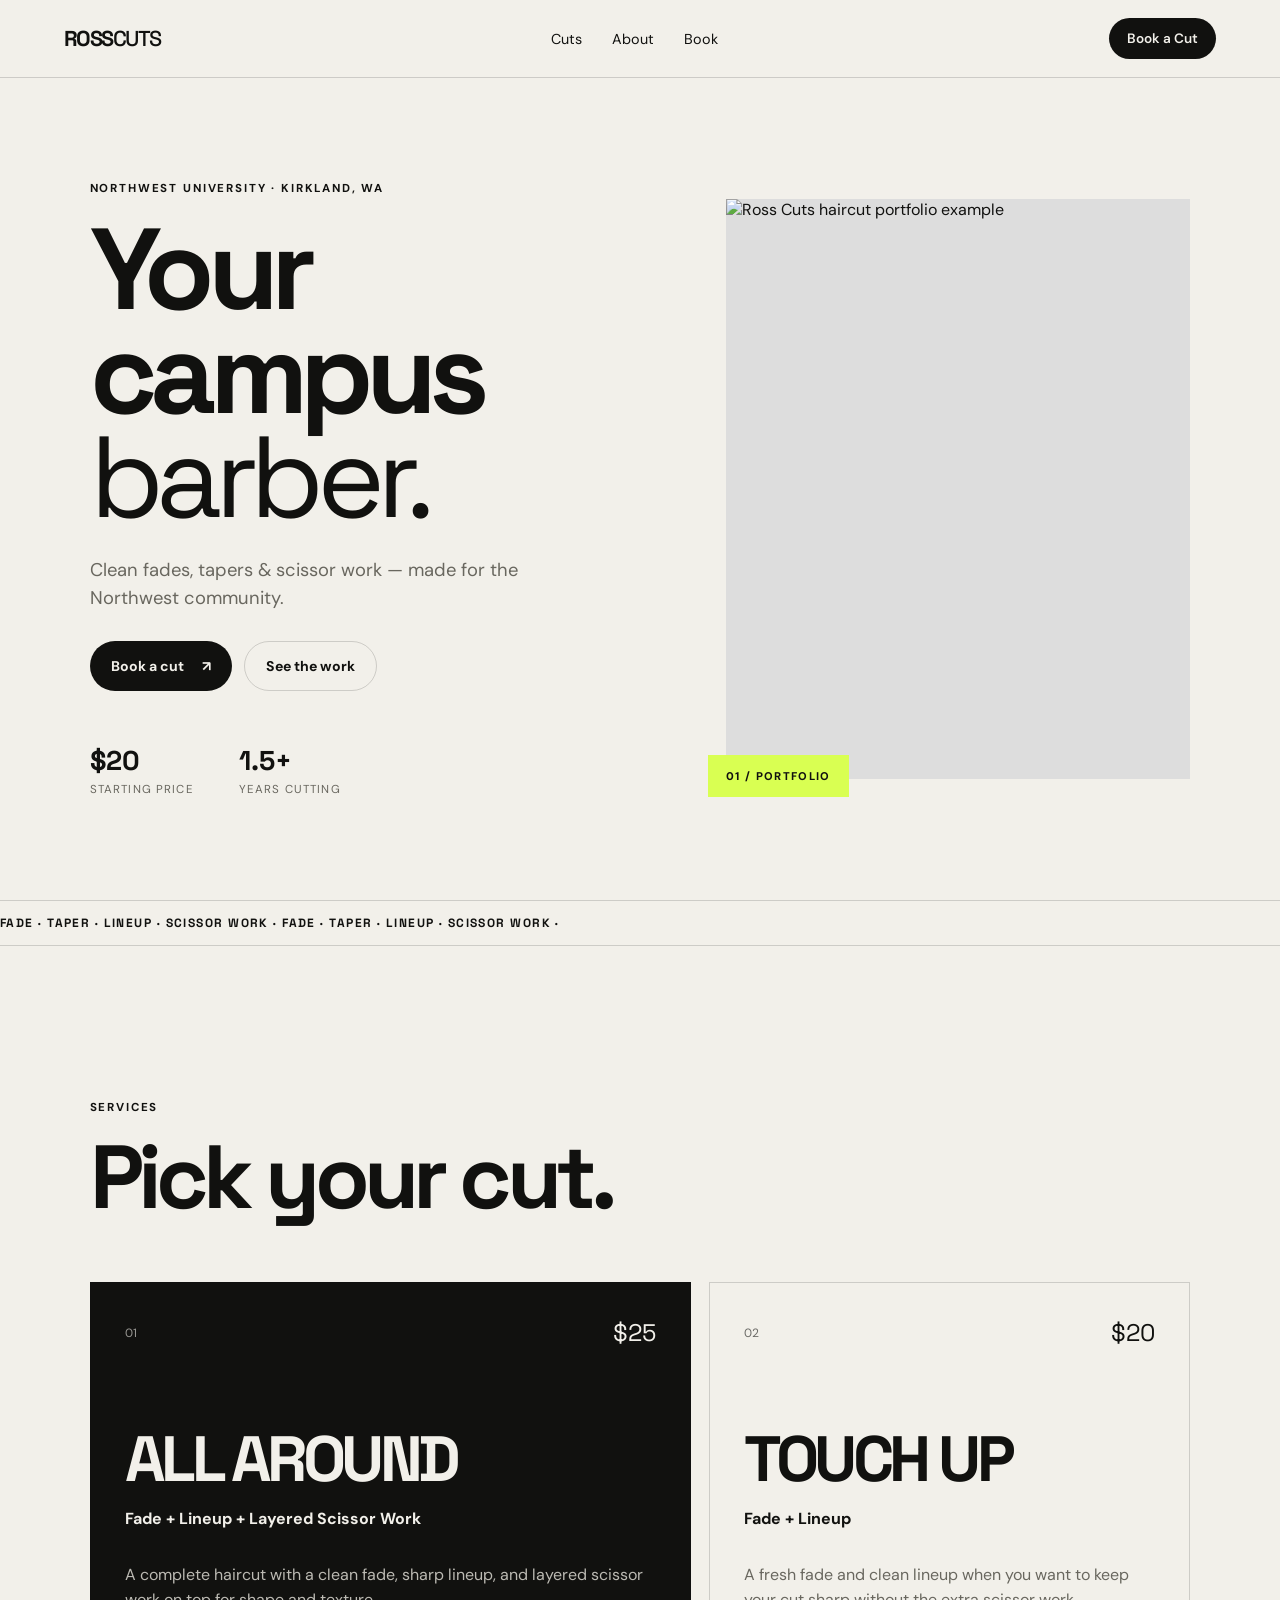
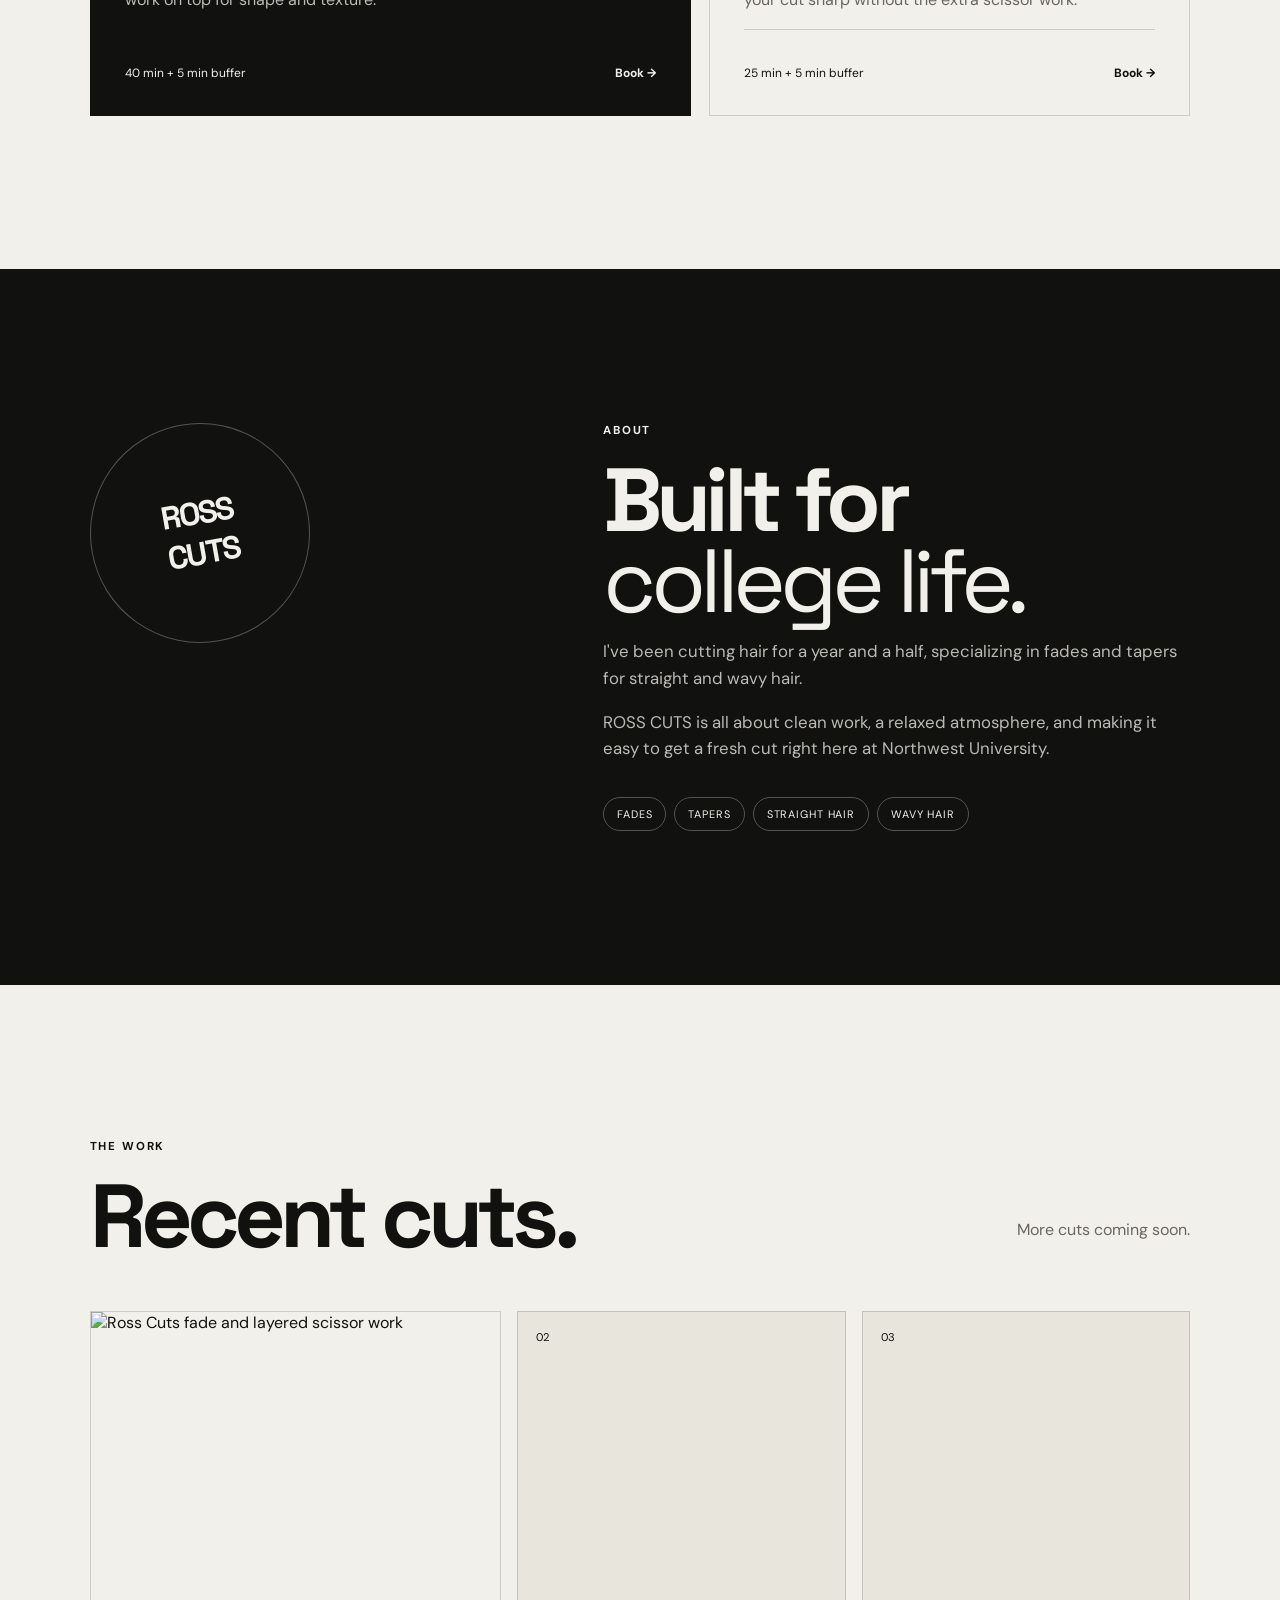
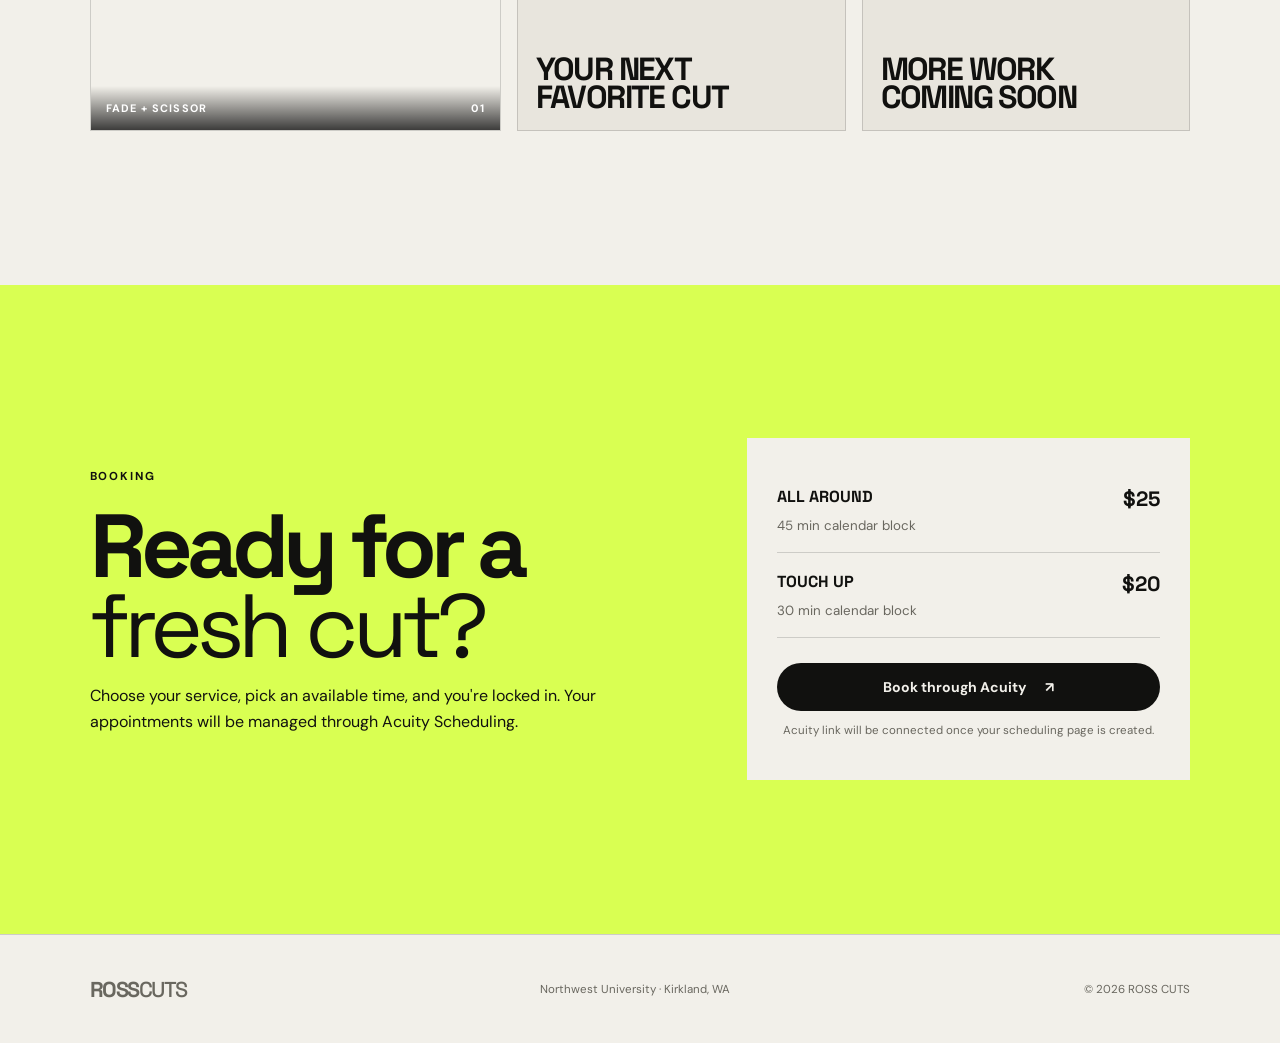
==== index.html @ 8e26b497 "add files" ====
<!DOCTYPE html>
<html lang="en">
<head>
  <meta charset="UTF-8" />
  <meta name="viewport" content="width=device-width, initial-scale=1.0" />
  <title>ROSS CUTS — Northwest University</title>
  <meta name="description" content="ROSS CUTS — clean fades, tapers and layered scissor work at Northwest University." />
  <link rel="preconnect" href="https://fonts.googleapis.com">
  <link rel="preconnect" href="https://fonts.gstatic.com" crossorigin>
  <link href="https://fonts.googleapis.com/css2?family=DM+Sans:wght@400;500;600;700&family=Space+Grotesk:wght@500;600;700&display=swap" rel="stylesheet">
  <link rel="stylesheet" href="styles.css" />
</head>
<body>
  <header class="nav">
    <a class="logo" href="#top">ROSS<span>CUTS</span></a>
    <nav>
      <a href="#cuts">Cuts</a>
      <a href="#about">About</a>
      <a href="#booking">Book</a>
    </nav>
    <a class="nav-book" href="#booking">Book a Cut</a>
  </header>

  <main id="top">
    <section class="hero">
      <div class="hero-copy">
        <p class="eyebrow">NORTHWEST UNIVERSITY · KIRKLAND, WA</p>
        <h1>Your campus<br><em>barber.</em></h1>
        <p class="hero-text">Clean fades, tapers &amp; scissor work — made for the Northwest community.</p>
        <div class="hero-actions">
          <a class="button primary" href="#booking">Book a cut <span>↗</span></a>
          <a class="button ghost" href="#cuts">See the work</a>
        </div>
        <div class="hero-meta">
          <div><strong>$20</strong><span>starting price</span></div>
          <div><strong>1.5+</strong><span>years cutting</span></div>
        </div>
      </div>

      <div class="hero-image-wrap">
        <div class="hero-image">
          <img src="assets/cut-01.png" alt="Ross Cuts haircut portfolio example" />
        </div>
        <div class="image-tag">01 / PORTFOLIO</div>
      </div>
    </section>

    <section class="marquee" aria-label="Ross Cuts services">
      <div>FADE · TAPER · LINEUP · SCISSOR WORK · FADE · TAPER · LINEUP · SCISSOR WORK ·</div>
    </section>

    <section class="services section" id="cuts">
      <div class="section-heading">
        <p class="eyebrow">SERVICES</p>
        <h2>Pick your cut.</h2>
      </div>

      <div class="service-grid">
        <article class="service featured">
          <div class="service-top">
            <span class="service-number">01</span>
            <span class="service-price">$25</span>
          </div>
          <h3>ALL AROUND</h3>
          <p class="service-sub">Fade + Lineup + Layered Scissor Work</p>
          <p>A complete haircut with a clean fade, sharp lineup, and layered scissor work on top for shape and texture.</p>
          <div class="service-bottom">
            <span>40 min + 5 min buffer</span>
            <a href="#booking">Book →</a>
          </div>
        </article>

        <article class="service">
          <div class="service-top">
            <span class="service-number">02</span>
            <span class="service-price">$20</span>
          </div>
          <h3>TOUCH UP</h3>
          <p class="service-sub">Fade + Lineup</p>
          <p>A fresh fade and clean lineup when you want to keep your cut sharp without the extra scissor work.</p>
          <div class="service-bottom">
            <span>25 min + 5 min buffer</span>
            <a href="#booking">Book →</a>
          </div>
        </article>
      </div>
    </section>

    <section class="about section" id="about">
      <div class="about-stamp">ROSS<br>CUTS</div>
      <div class="about-copy">
        <p class="eyebrow">ABOUT</p>
        <h2>Built for<br><em>college life.</em></h2>
        <p>I've been cutting hair for a year and a half, specializing in fades and tapers for straight and wavy hair.</p>
        <p>ROSS CUTS is all about clean work, a relaxed atmosphere, and making it easy to get a fresh cut right here at Northwest University.</p>
        <div class="specialties">
          <span>FADES</span><span>TAPERS</span><span>STRAIGHT HAIR</span><span>WAVY HAIR</span>
        </div>
      </div>
    </section>

    <section class="portfolio section">
      <div class="section-heading portfolio-heading">
        <div>
          <p class="eyebrow">THE WORK</p>
          <h2>Recent cuts.</h2>
        </div>
        <p class="muted">More cuts coming soon.</p>
      </div>
      <div class="portfolio-grid">
        <figure class="portfolio-card tall">
          <img src="assets/cut-01.png" alt="Ross Cuts fade and layered scissor work" />
          <figcaption><span>FADE + SCISSOR</span><span>01</span></figcaption>
        </figure>
        <div class="portfolio-placeholder"><span>02</span><p>YOUR NEXT<br>FAVORITE CUT</p></div>
        <div class="portfolio-placeholder"><span>03</span><p>MORE WORK<br>COMING SOON</p></div>
      </div>
    </section>

    <section class="booking section" id="booking">
      <div class="booking-copy">
        <p class="eyebrow">BOOKING</p>
        <h2>Ready for a<br><em>fresh cut?</em></h2>
        <p>Choose your service, pick an available time, and you're locked in. Your appointments will be managed through Acuity Scheduling.</p>
      </div>
      <div class="booking-card">
        <div class="booking-service"><span>ALL AROUND</span><strong>$25</strong><small>45 min calendar block</small></div>
        <div class="booking-service"><span>TOUCH UP</span><strong>$20</strong><small>30 min calendar block</small></div>
        <a class="button primary full" href="#" id="acuity-link">Book through Acuity <span>↗</span></a>
        <p class="booking-note">Acuity link will be connected once your scheduling page is created.</p>
      </div>
    </section>
  </main>

  <footer>
    <div class="footer-brand">ROSS<span>CUTS</span></div>
    <p>Northwest University · Kirkland, WA</p>
    <p>© 2026 ROSS CUTS</p>
  </footer>
</body>
</html>
---- styles.css ----
* { box-sizing: border-box; }
:root {
  --bg: #f2f0ea;
  --ink: #11110f;
  --muted: #69675f;
  --line: rgba(17,17,15,.16);
  --accent: #d9ff52;
}
html { scroll-behavior: smooth; }
body {
  margin: 0;
  background: var(--bg);
  color: var(--ink);
  font-family: "DM Sans", sans-serif;
}
a { color: inherit; text-decoration: none; }
.nav {
  height: 78px; padding: 0 5vw; display:flex; align-items:center;
  justify-content:space-between; border-bottom:1px solid var(--line);
  position:sticky; top:0; z-index:10; background:rgba(242,240,234,.9); backdrop-filter: blur(14px);
}
.logo, .footer-brand { font-family:"Space Grotesk",sans-serif; font-weight:700; letter-spacing:-.07em; font-size:1.35rem; }
.logo span, .footer-brand span { font-weight:500; }
.nav nav { display:flex; gap:30px; font-size:.9rem; }
.nav nav a:hover { opacity:.55; }
.nav-book { background:var(--ink); color:var(--bg); padding:12px 18px; border-radius:999px; font-weight:600; font-size:.85rem; }
.hero { min-height:calc(100vh - 78px); display:grid; grid-template-columns:1fr .85fr; gap:7vw; align-items:center; padding:8vh 7vw; }
.eyebrow { font-size:.72rem; letter-spacing:.16em; font-weight:700; margin:0 0 22px; }
.hero h1, h2 { font-family:"Space Grotesk",sans-serif; letter-spacing:-.065em; line-height:.9; margin:0; }
.hero h1 { font-size:clamp(4.5rem,9vw,9rem); }
em { font-style:normal; font-weight:400; }
.hero-text { max-width:480px; font-size:1.15rem; line-height:1.5; margin:28px 0; color:var(--muted); }
.hero-actions { display:flex; gap:12px; margin:28px 0 52px; }
.button { display:inline-flex; justify-content:center; align-items:center; gap:18px; padding:15px 21px; border-radius:999px; font-weight:700; font-size:.88rem; }
.primary { background:var(--ink); color:var(--bg); }
.ghost { border:1px solid var(--line); }
.hero-meta { display:flex; gap:45px; }
.hero-meta div { display:flex; flex-direction:column; gap:4px; }
.hero-meta strong { font-family:"Space Grotesk"; font-size:1.7rem; }
.hero-meta span { color:var(--muted); font-size:.72rem; text-transform:uppercase; letter-spacing:.1em; }
.hero-image-wrap { position:relative; }
.hero-image { aspect-ratio:4/5; overflow:hidden; background:#ddd; }
.hero-image img { width:100%; height:100%; object-fit:cover; object-position:center; display:block; filter:saturate(.9); }
.image-tag { position:absolute; bottom:-18px; left:-18px; background:var(--accent); padding:14px 18px; font-size:.7rem; font-weight:800; letter-spacing:.12em; }
.marquee { overflow:hidden; border-top:1px solid var(--line); border-bottom:1px solid var(--line); white-space:nowrap; padding:14px 0; font-family:"Space Grotesk"; font-weight:700; font-size:.75rem; letter-spacing:.12em; }
.marquee div { display:inline-block; animation:scroll 25s linear infinite; }
@keyframes scroll { to { transform:translateX(-30%); } }
.section { padding:12vw 7vw; }
.section-heading h2 { font-size:clamp(3.5rem,7vw,7rem); }
.service-grid { display:grid; grid-template-columns:1.25fr 1fr; gap:18px; margin-top:65px; }
.service { padding:34px; border:1px solid var(--line); min-height:360px; display:flex; flex-direction:column; }
.service.featured { background:var(--ink); color:var(--bg); }
.service-top, .service-bottom { display:flex; justify-content:space-between; align-items:center; }
.service-number { font-size:.75rem; opacity:.6; }
.service-price { font-family:"Space Grotesk"; font-size:1.5rem; }
.service h3 { font-family:"Space Grotesk"; font-size:clamp(2.5rem,5vw,5rem); letter-spacing:-.07em; margin:70px 0 8px; }
.service-sub { font-weight:700; margin:0 0 18px; }
.service > p:not(.service-sub) { color:var(--muted); max-width:520px; line-height:1.55; }
.featured > p:not(.service-sub) { color:#bcbab3; }
.service-bottom { margin-top:auto; padding-top:35px; border-top:1px solid var(--line); font-size:.75rem; }
.service-bottom a { font-weight:700; }
.about { display:grid; grid-template-columns:.7fr 1fr; gap:8vw; background:var(--ink); color:var(--bg); }
.about-stamp { width:220px; height:220px; border:1px solid #55534d; border-radius:50%; display:grid; place-content:center; text-align:center; font-family:"Space Grotesk"; font-size:2rem; font-weight:700; letter-spacing:-.07em; transform:rotate(-10deg); }
.about h2 { font-size:clamp(4rem,7vw,7rem); }
.about-copy > p:not(.eyebrow) { max-width:600px; line-height:1.6; color:#bcbab3; font-size:1.05rem; }
.specialties { display:flex; flex-wrap:wrap; gap:8px; margin-top:35px; }
.specialties span { border:1px solid #55534d; border-radius:999px; padding:9px 13px; font-size:.68rem; letter-spacing:.08em; }
.portfolio-heading { display:flex; justify-content:space-between; align-items:end; }
.muted { color:var(--muted); }
.portfolio-grid { display:grid; grid-template-columns:1.25fr 1fr 1fr; gap:16px; margin-top:55px; }
.portfolio-card, .portfolio-placeholder { margin:0; border:1px solid var(--line); min-height:420px; }
.portfolio-card { position:relative; overflow:hidden; }
.portfolio-card img { width:100%; height:100%; object-fit:cover; display:block; }
.portfolio-card figcaption { position:absolute; bottom:0; left:0; right:0; padding:15px; display:flex; justify-content:space-between; background:linear-gradient(transparent,rgba(0,0,0,.75)); color:white; font-size:.68rem; letter-spacing:.1em; font-weight:700; }
.portfolio-placeholder { display:flex; flex-direction:column; justify-content:space-between; padding:18px; background:#e8e5dd; }
.portfolio-placeholder span { font-size:.7rem; }
.portfolio-placeholder p { font-family:"Space Grotesk"; font-weight:700; font-size:2rem; line-height:.9; letter-spacing:-.05em; margin:0; }
.booking { background:var(--accent); display:grid; grid-template-columns:1fr .8fr; gap:8vw; align-items:center; }
.booking h2 { font-size:clamp(4rem,7vw,7rem); }
.booking-copy > p:not(.eyebrow) { max-width:560px; line-height:1.6; }
.booking-card { background:var(--bg); padding:30px; }
.booking-service { display:grid; grid-template-columns:1fr auto; padding:18px 0; border-bottom:1px solid var(--line); }
.booking-service span { font-family:"Space Grotesk"; font-weight:700; }
.booking-service strong { font-family:"Space Grotesk"; font-size:1.3rem; }
.booking-service small { grid-column:1/-1; color:var(--muted); margin-top:5px; }
.full { width:100%; margin-top:25px; }
.booking-note { color:var(--muted); text-align:center; font-size:.72rem; line-height:1.4; }
footer { padding:35px 7vw; display:flex; justify-content:space-between; gap:20px; align-items:center; border-top:1px solid var(--line); font-size:.72rem; color:var(--muted); }
@media (max-width: 800px) {
  .nav { padding:0 5vw; }
  .nav nav { display:none; }
  .hero { grid-template-columns:1fr; padding-top:12vh; }
  .hero h1 { font-size:clamp(4rem,18vw,7rem); }
  .hero-image-wrap { max-width:600px; width:100%; margin:auto; }
  .service-grid, .about, .booking, .portfolio-grid { grid-template-columns:1fr; }
  .about-stamp { width:150px; height:150px; font-size:1.4rem; }
  .portfolio-placeholder { min-height:260px; }
  footer { flex-direction:column; align-items:flex-start; }
}
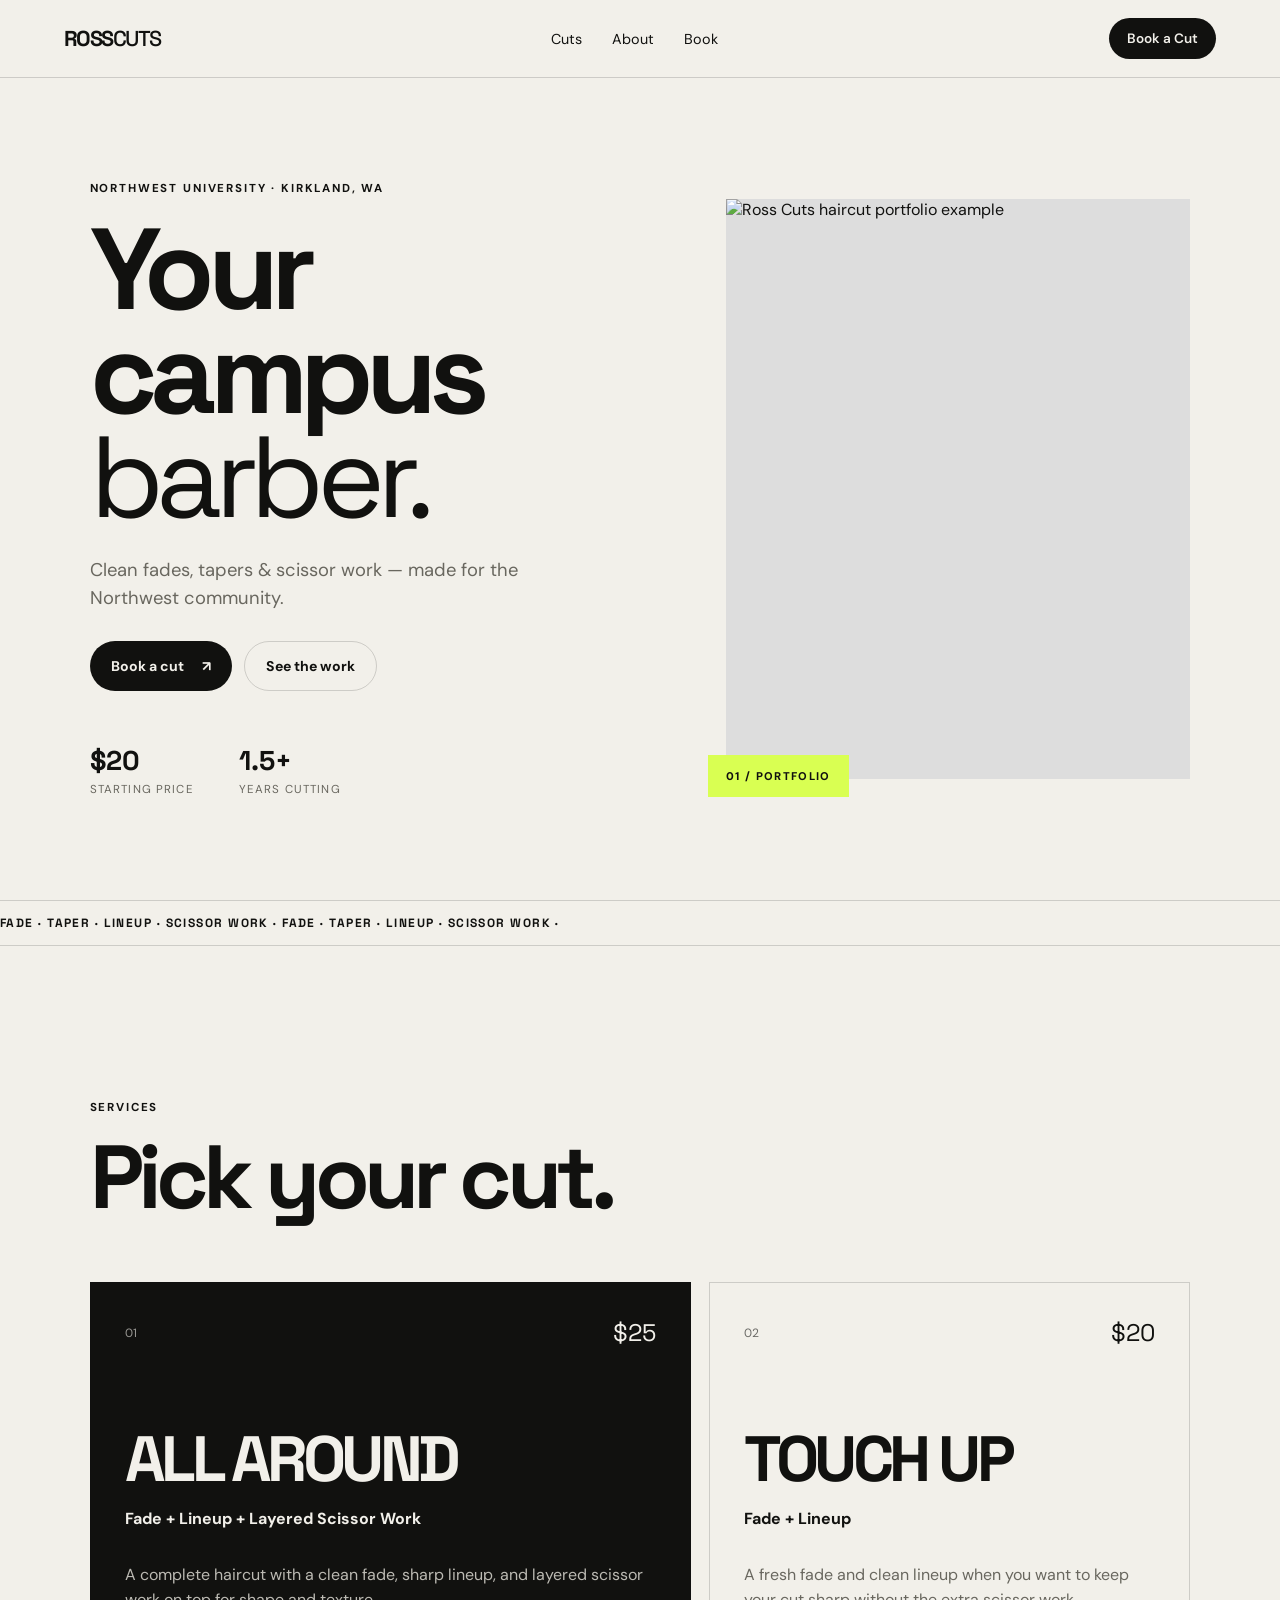
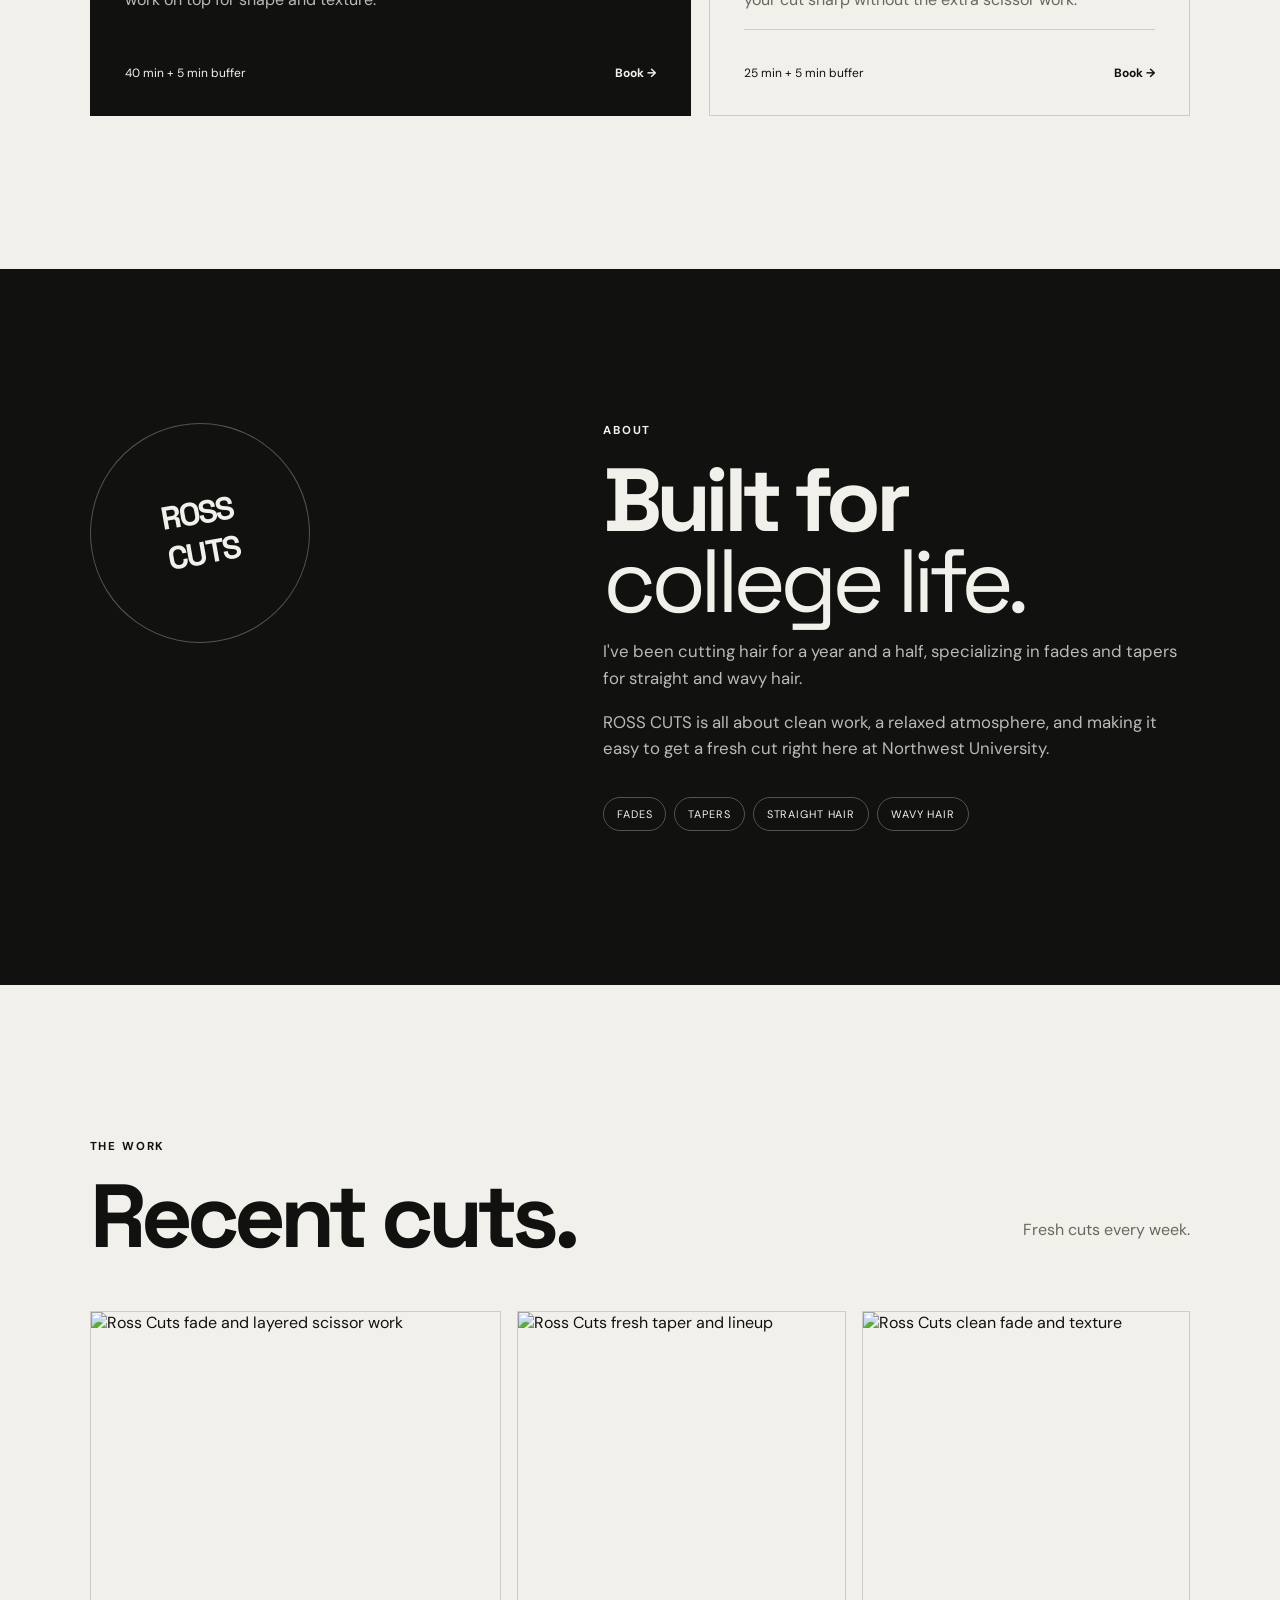
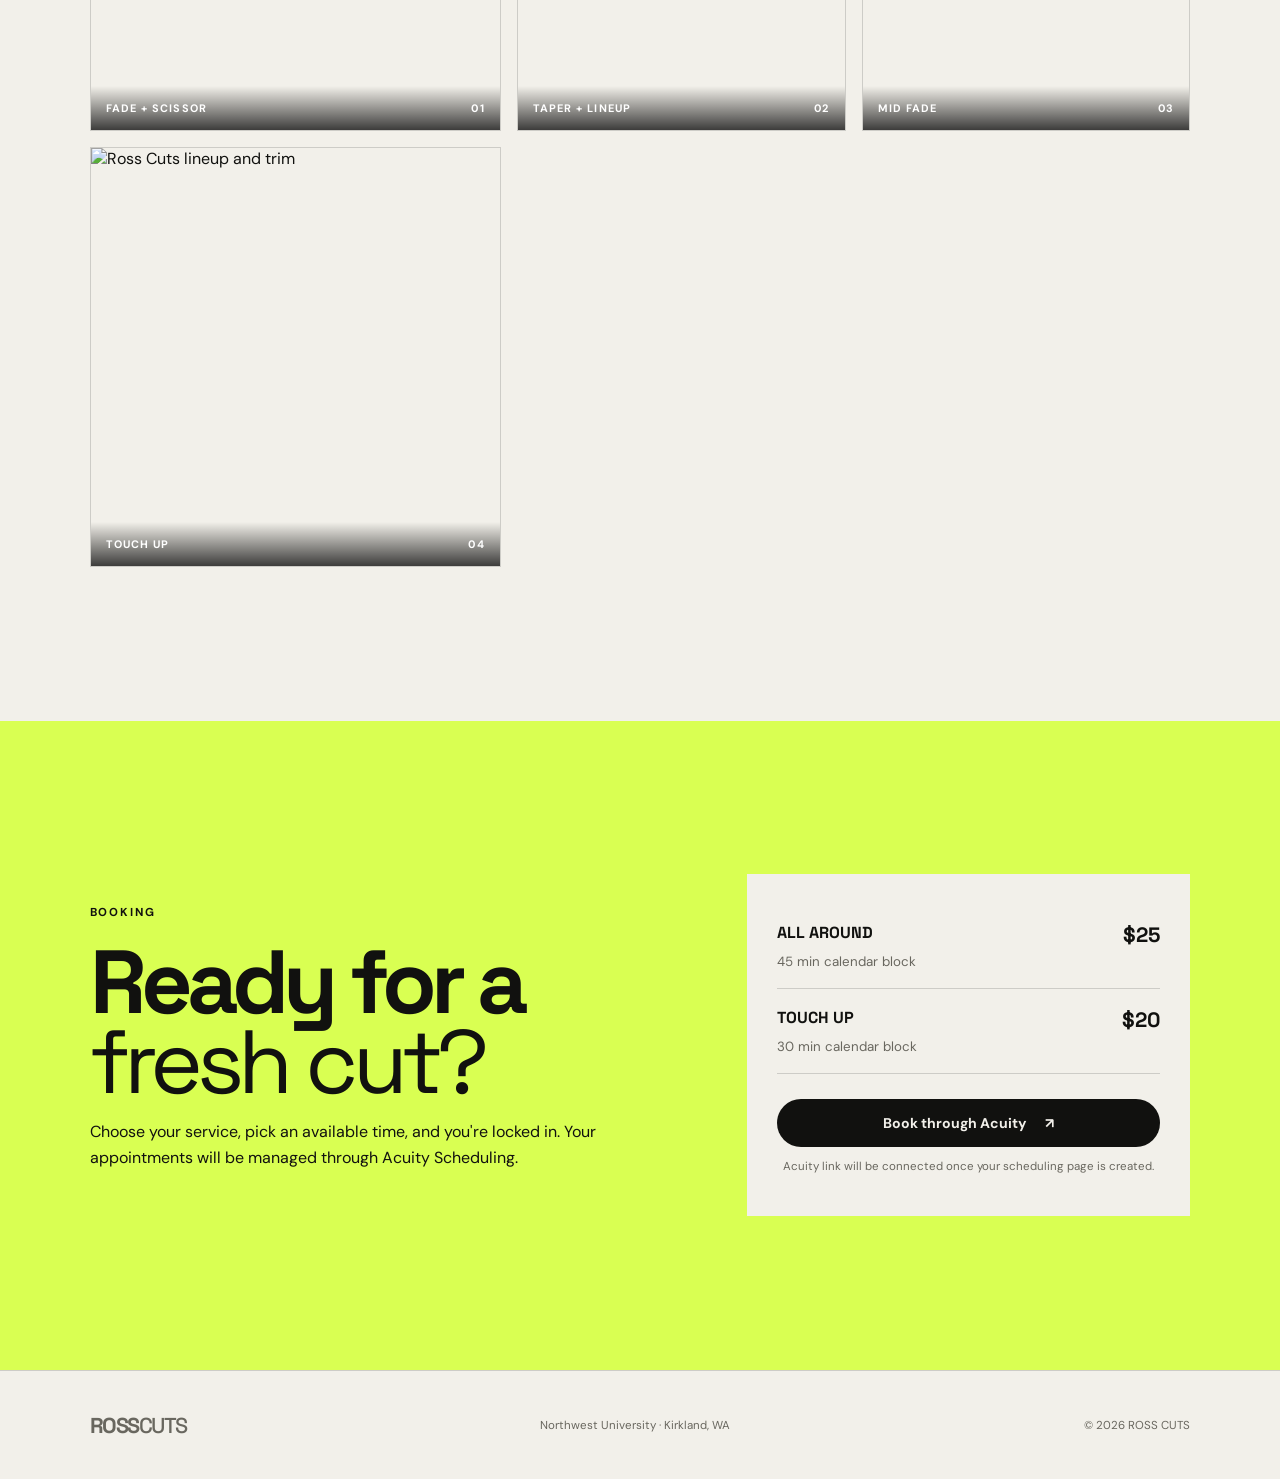
==== commit 682969bb: "Revise portfolio layout and update cut descriptions Updated portfolio section with new cut images an" ====
--- a/index.html
+++ b/index.html
@@ -105,15 +105,25 @@
           <p class="eyebrow">THE WORK</p>
           <h2>Recent cuts.</h2>
         </div>
-        <p class="muted">More cuts coming soon.</p>
+        <p class="muted">Fresh cuts every week.</p>
       </div>
       <div class="portfolio-grid">
-        <figure class="portfolio-card tall">
+        <figure class="portfolio-card">
           <img src="assets/cut-01.png" alt="Ross Cuts fade and layered scissor work" />
           <figcaption><span>FADE + SCISSOR</span><span>01</span></figcaption>
         </figure>
-        <div class="portfolio-placeholder"><span>02</span><p>YOUR NEXT<br>FAVORITE CUT</p></div>
-        <div class="portfolio-placeholder"><span>03</span><p>MORE WORK<br>COMING SOON</p></div>
+        <figure class="portfolio-card">
+          <img src="assets/cut-02.png" alt="Ross Cuts fresh taper and lineup" />
+          <figcaption><span>TAPER + LINEUP</span><span>02</span></figcaption>
+        </figure>
+        <figure class="portfolio-card">
+          <img src="assets/cut-03.png" alt="Ross Cuts clean fade and texture" />
+          <figcaption><span>MID FADE</span><span>03</span></figcaption>
+        </figure>
+        <figure class="portfolio-card">
+          <img src="assets/cut-04.png" alt="Ross Cuts lineup and trim" />
+          <figcaption><span>TOUCH UP</span><span>04</span></figcaption>
+        </figure>
       </div>
     </section>
 
@@ -139,3 +149,4 @@
   </footer>
 </body>
 </html>
+    
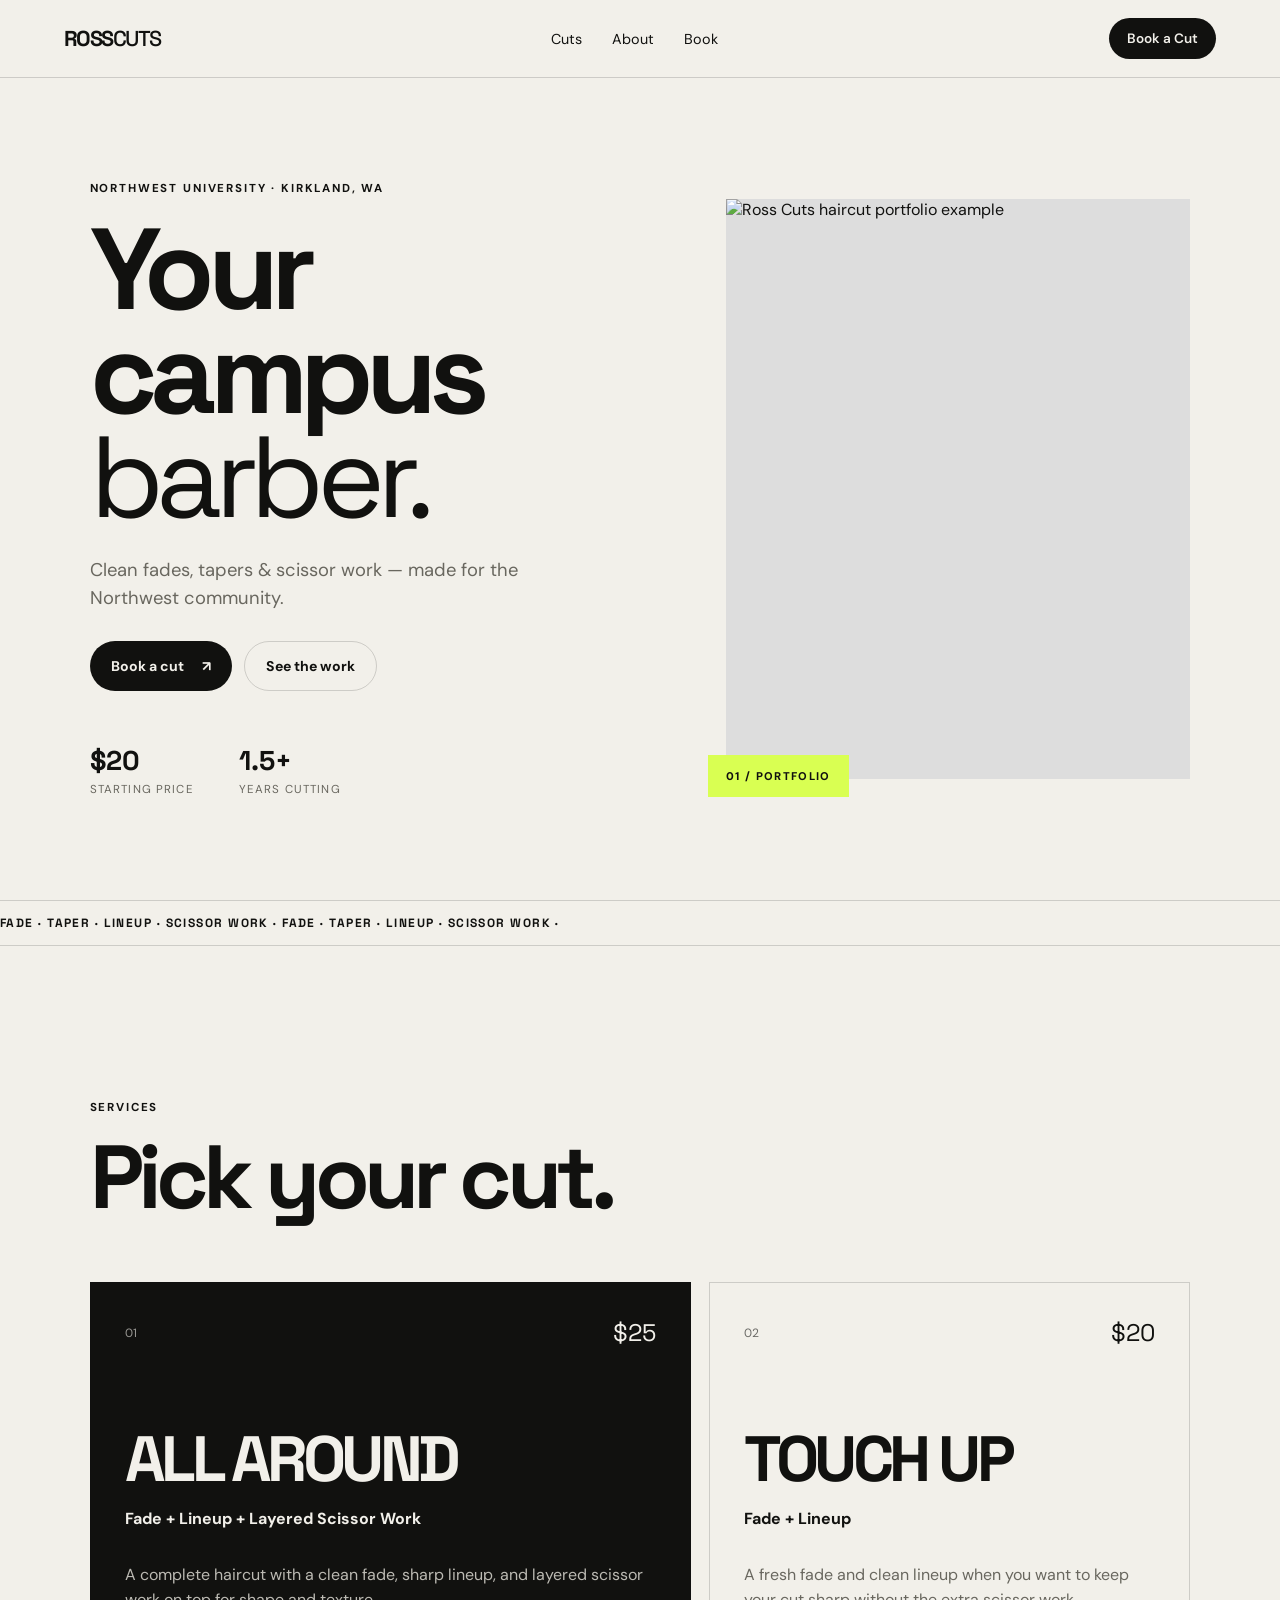
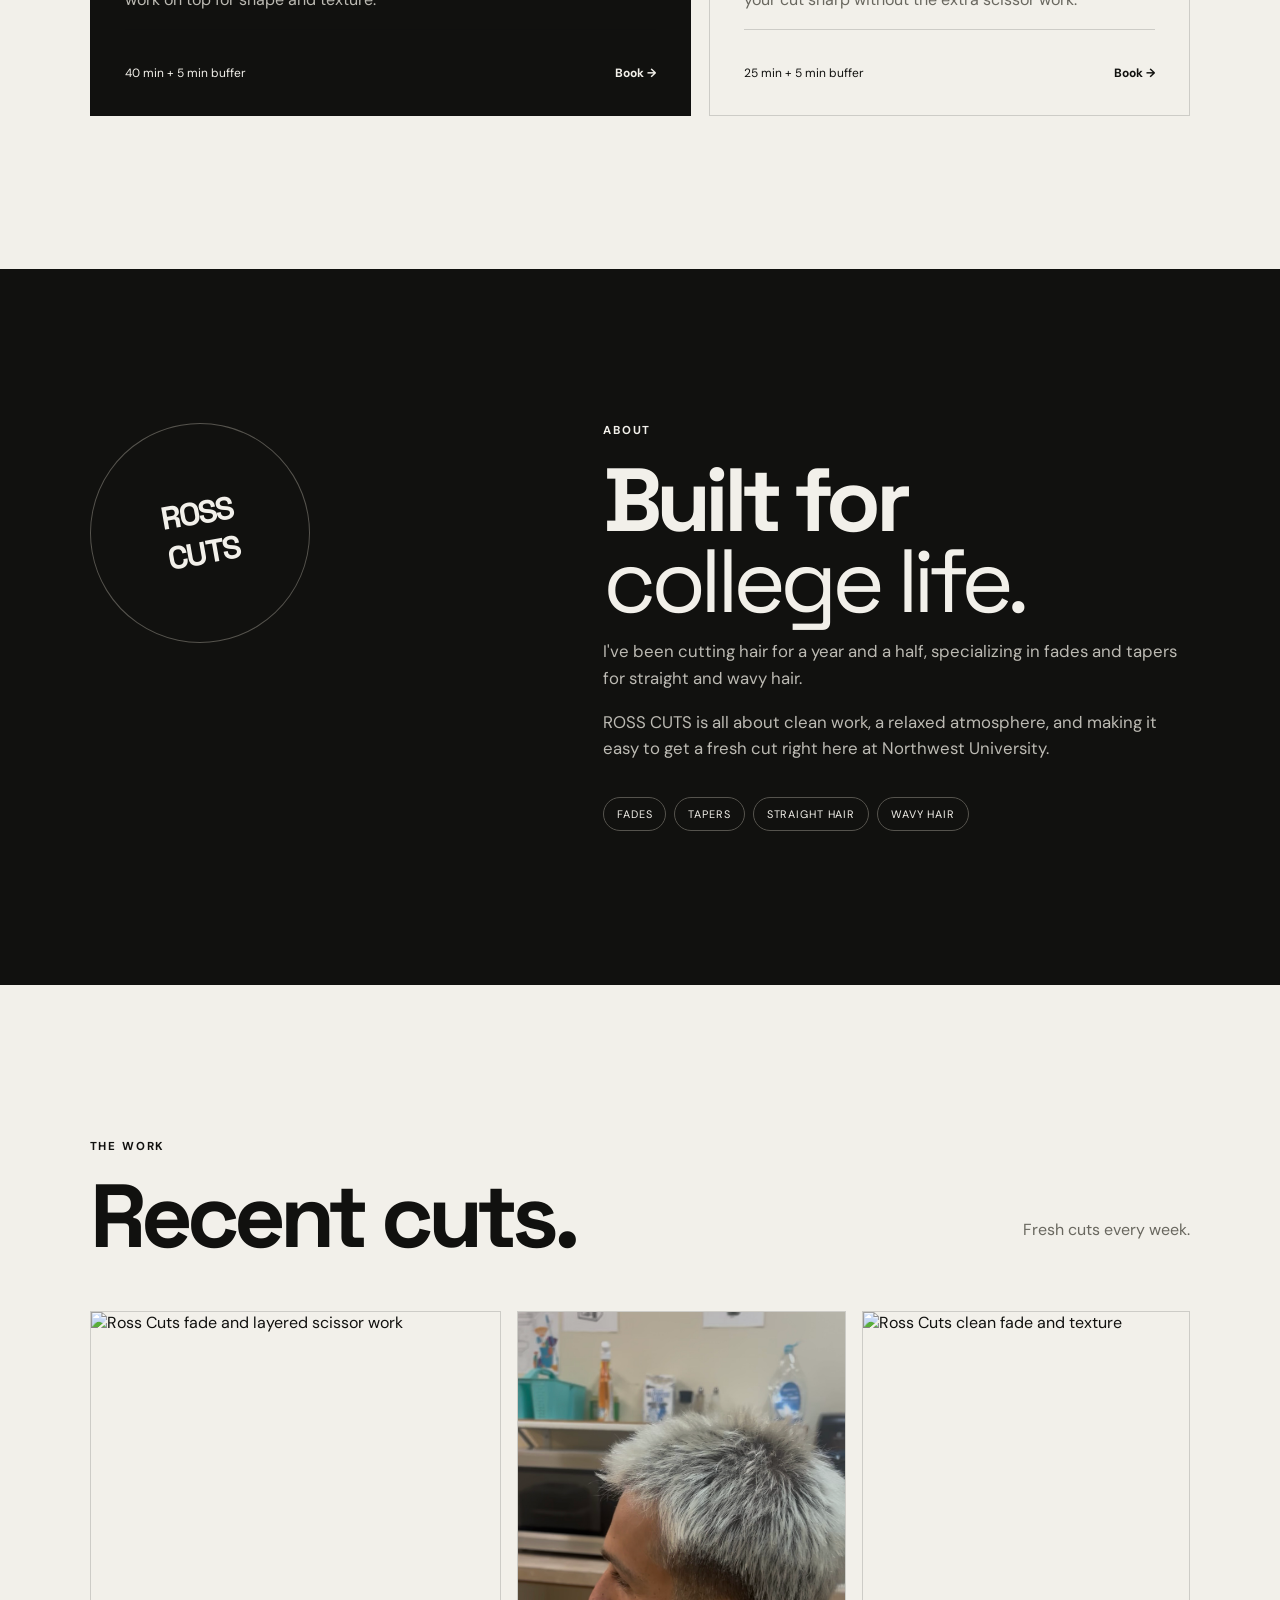
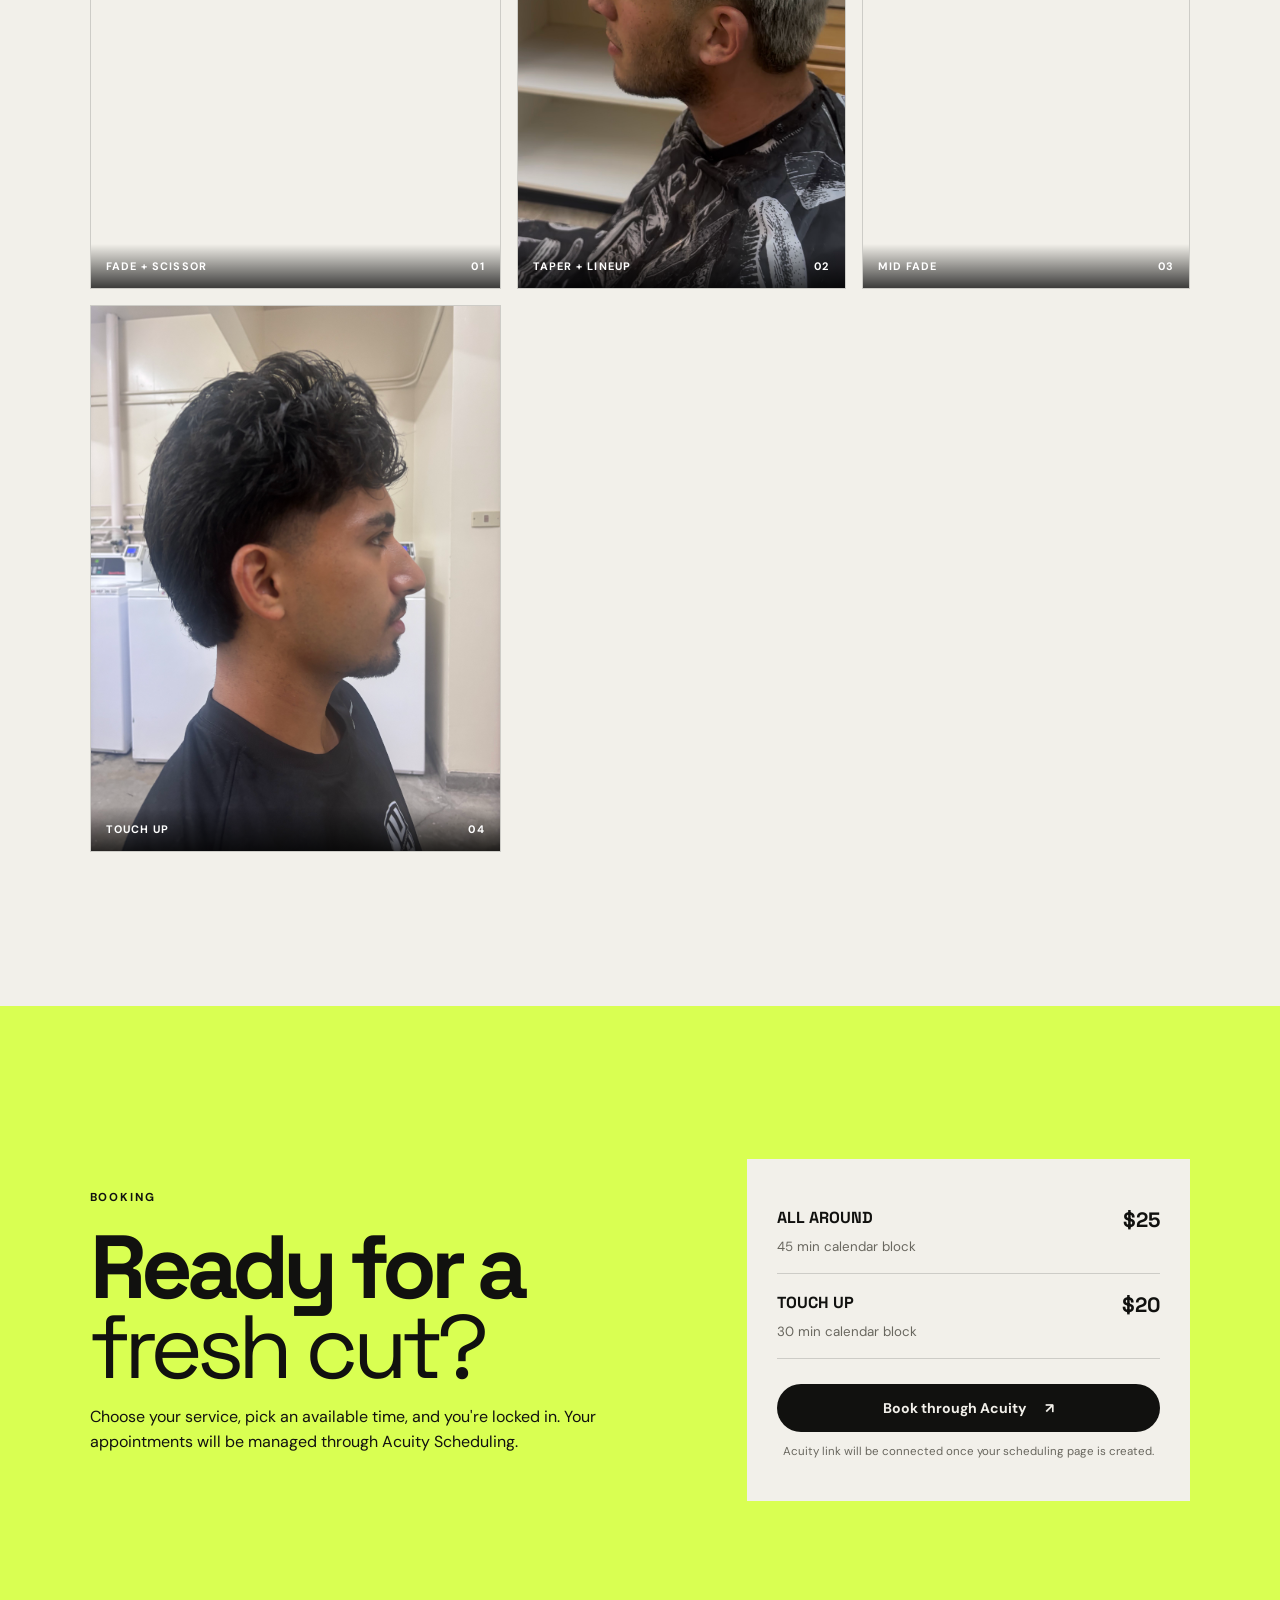
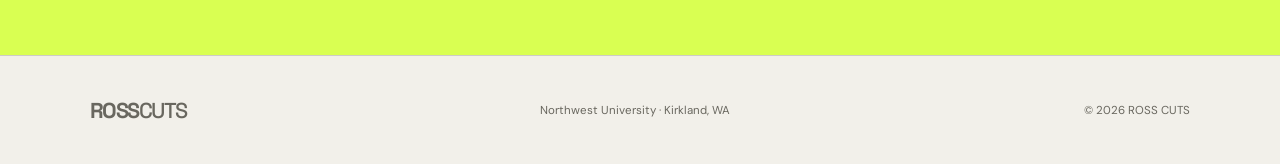
==== commit 0ef5e4e3: "Update booking link to external appointment system" ====
--- a/index.html
+++ b/index.html
@@ -18,9 +18,8 @@
       <a href="#about">About</a>
       <a href="#booking">Book</a>
     </nav>
-    <a class="nav-book" href="#booking">Book a Cut</a>
+    <a class="nav-book" href="https://app.squareup.com/appointments/book/qto6w35kz082at/LQ8X80SD5CNK8/start target="_blank" rel="noopener noreferrer">Book a Cut</a>  
   </header>
-
   <main id="top">
     <section class="hero">
       <div class="hero-copy">
@@ -28,8 +27,7 @@
         <h1>Your campus<br><em>barber.</em></h1>
         <p class="hero-text">Clean fades, tapers &amp; scissor work — made for the Northwest community.</p>
         <div class="hero-actions">
-          <a class="button primary" href="#booking">Book a cut <span>↗</span></a>
-          <a class="button ghost" href="#cuts">See the work</a>
+        <a class="button primary" href="https://app.squareup.com/appointments/book/qto6w35kz082at/LQ8X80SD5CNK8/start target="_blank" rel="noopener noreferrer">Book a cut <span>↗</span></a>          <a class="button ghost" href="#cuts">See the work</a>
         </div>
         <div class="hero-meta">
           <div><strong>$20</strong><span>starting price</span></div>
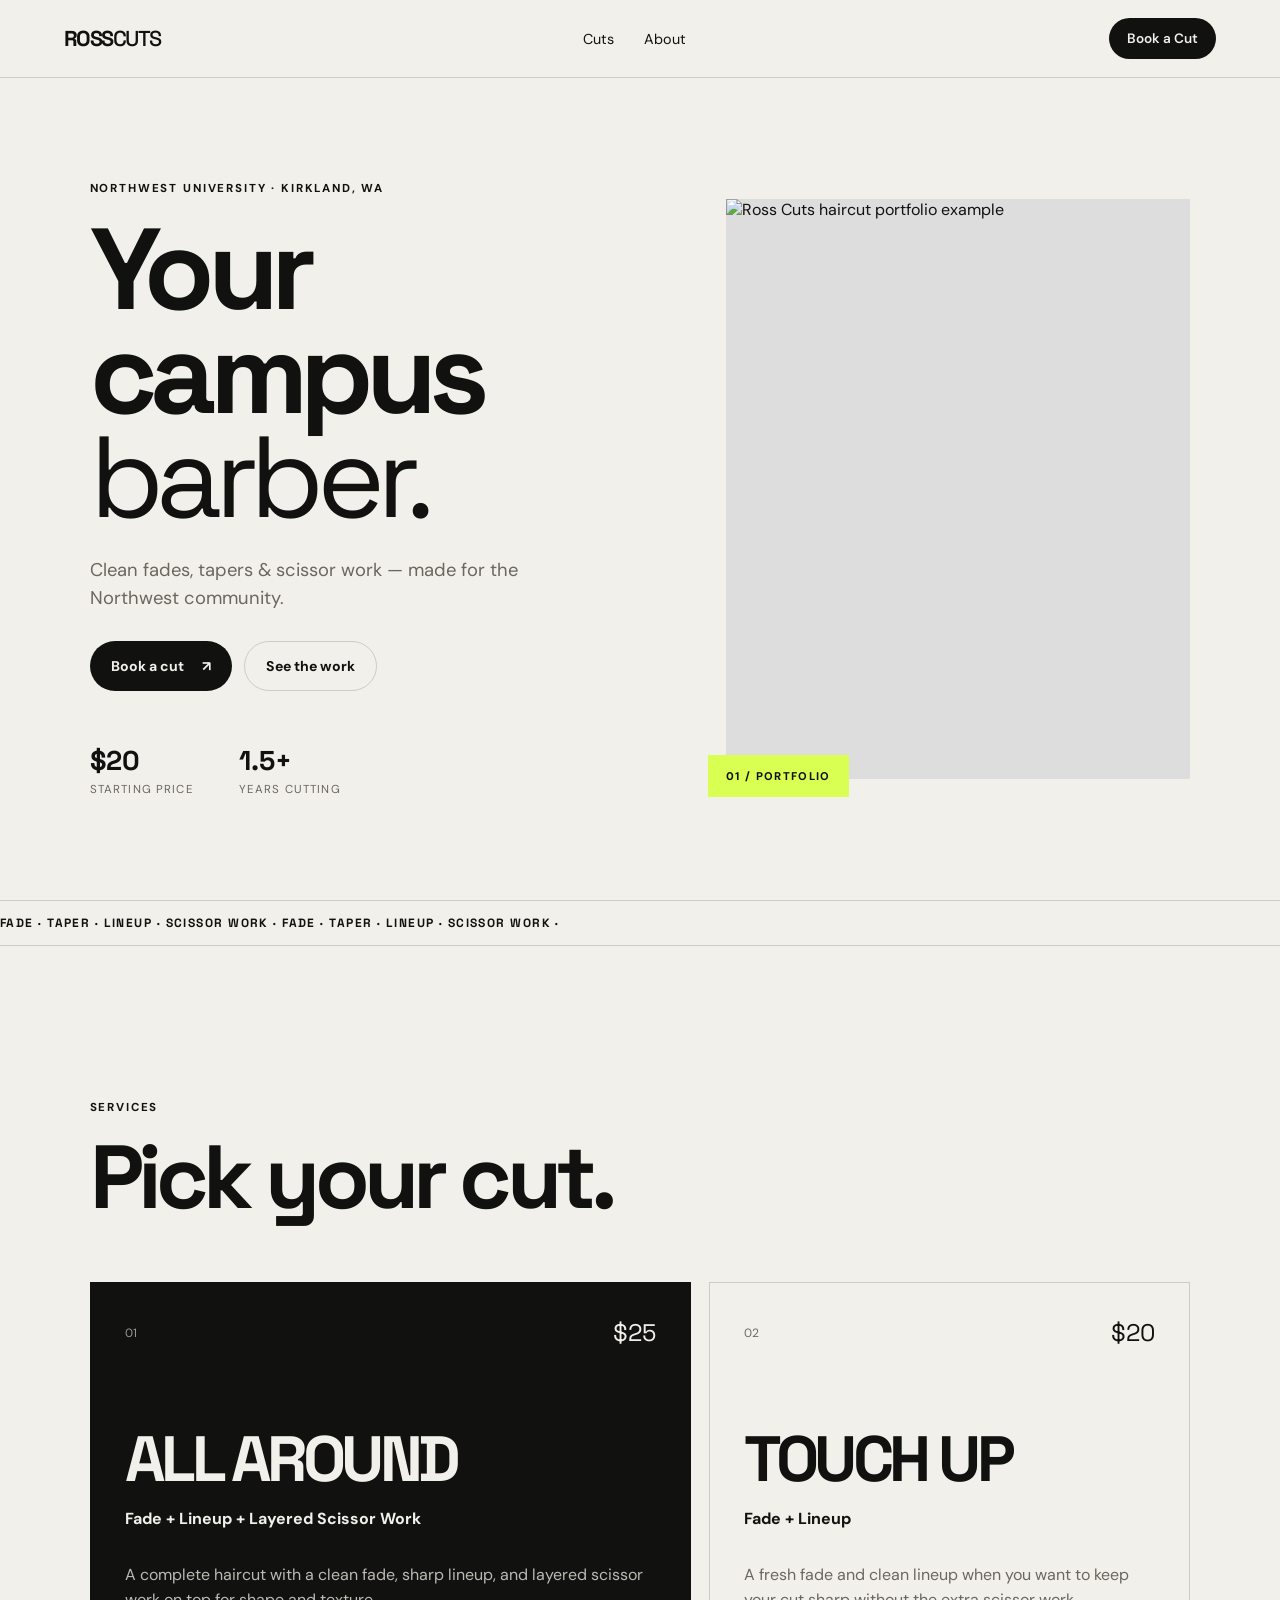
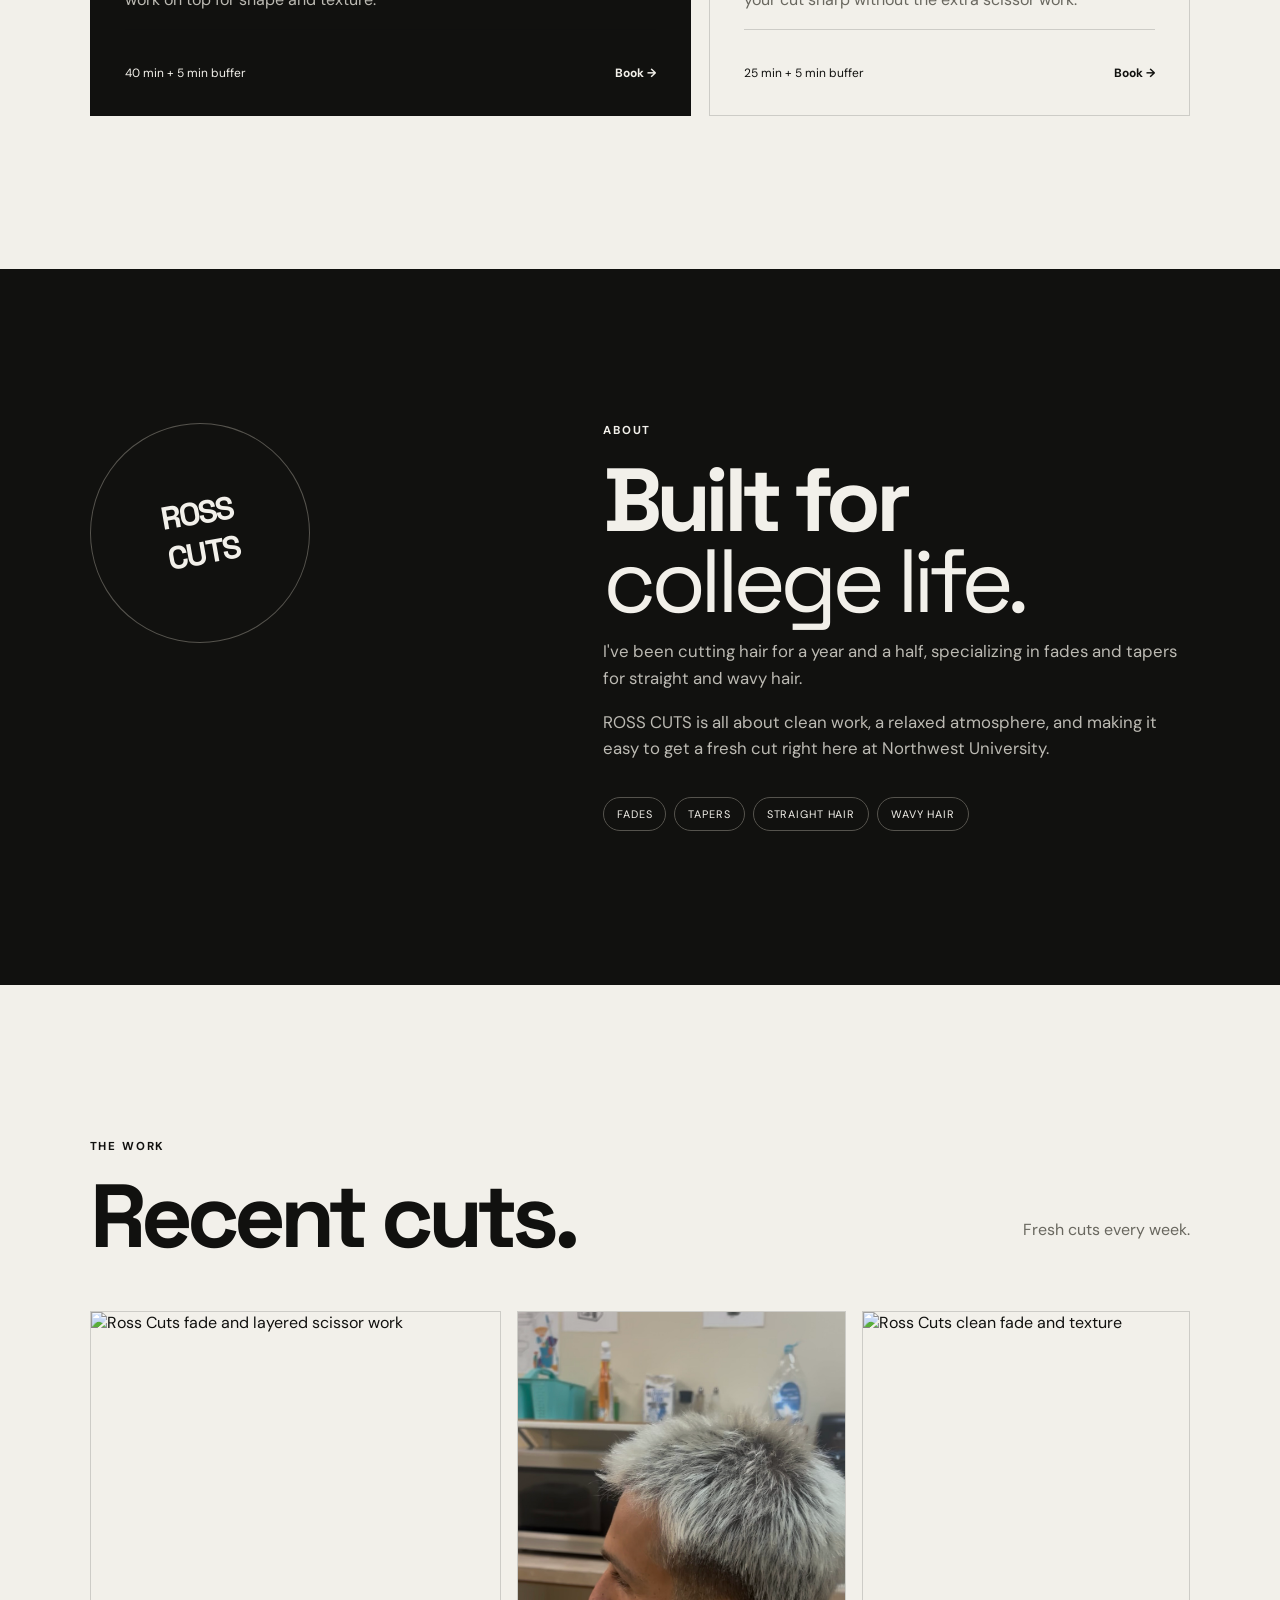
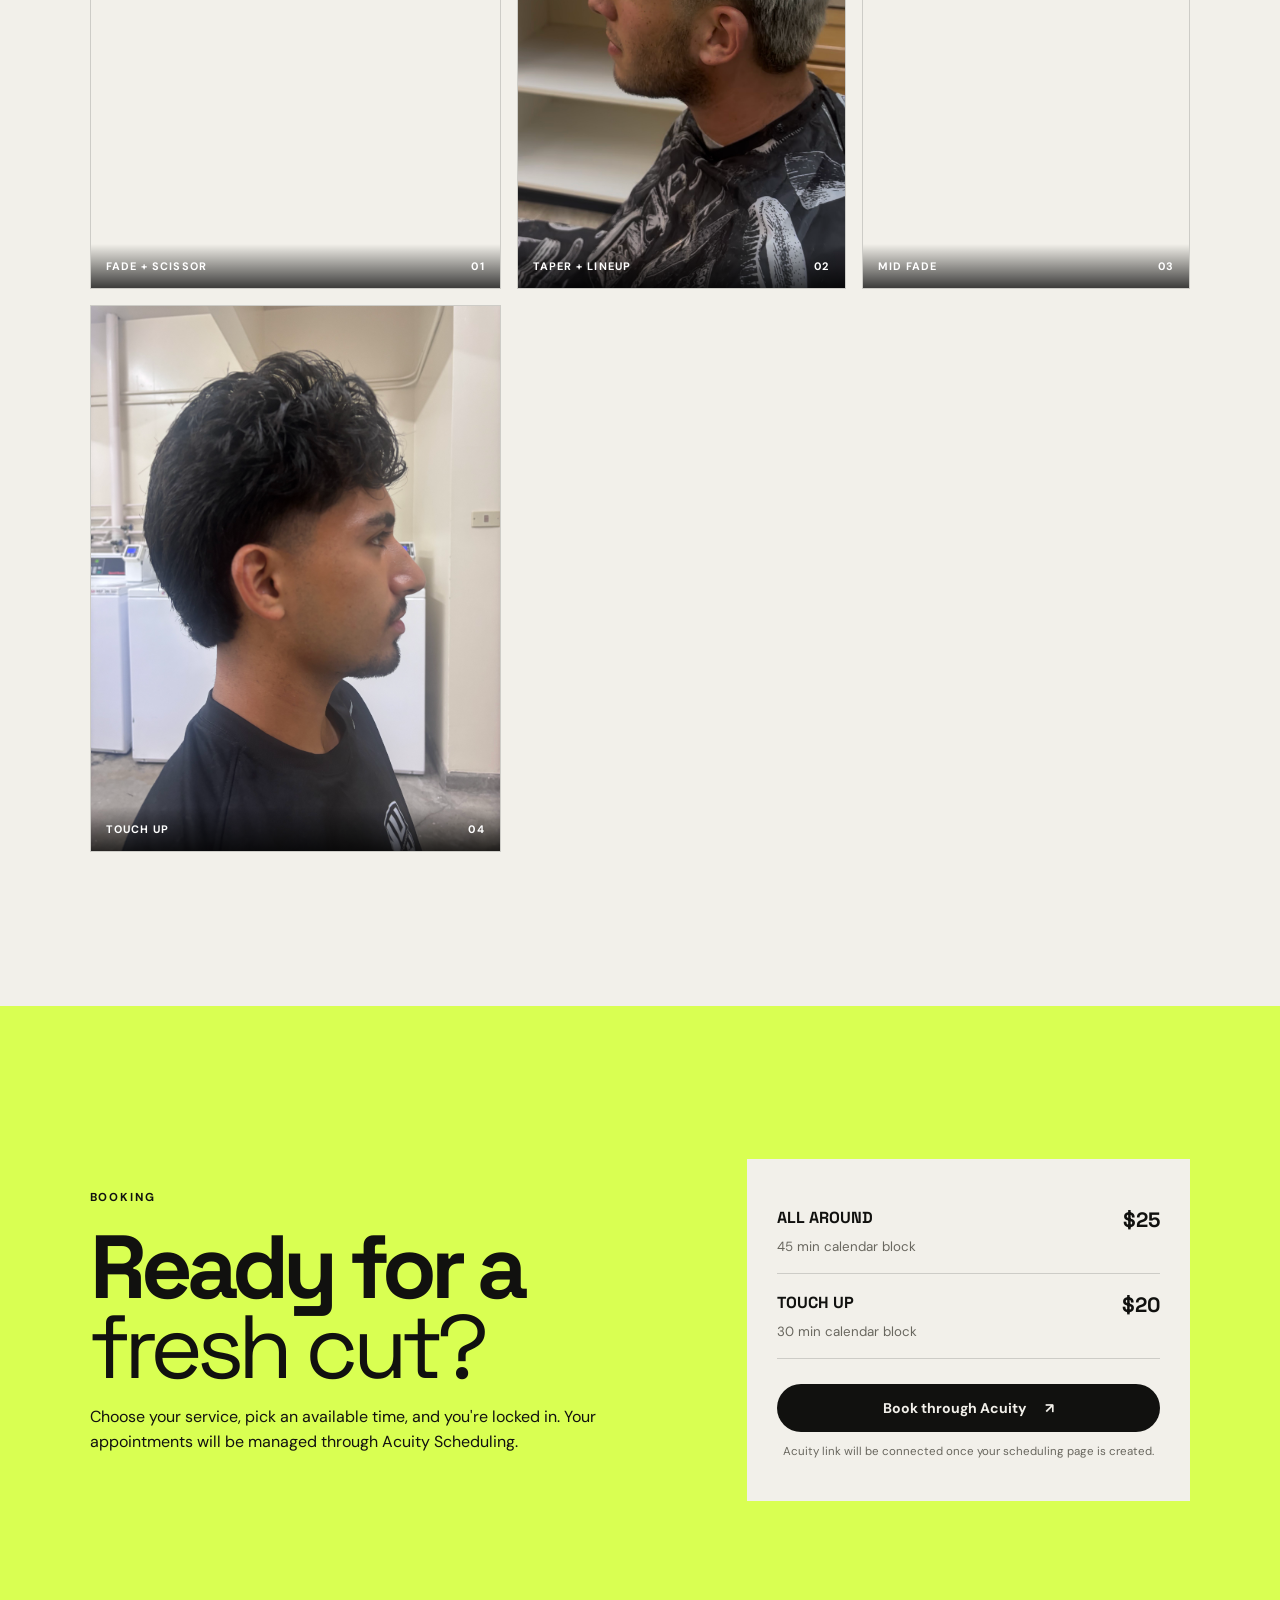
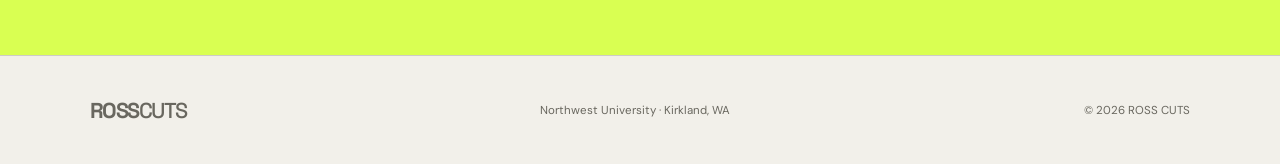
==== commit d6fa7de4: "Remove 'Book' link from navigation" ====
--- a/index.html
+++ b/index.html
@@ -16,7 +16,6 @@
     <nav>
       <a href="#cuts">Cuts</a>
       <a href="#about">About</a>
-      <a href="#booking">Book</a>
     </nav>
     <a class="nav-book" href="https://app.squareup.com/appointments/book/qto6w35kz082at/LQ8X80SD5CNK8/start target="_blank" rel="noopener noreferrer">Book a Cut</a>  
   </header>
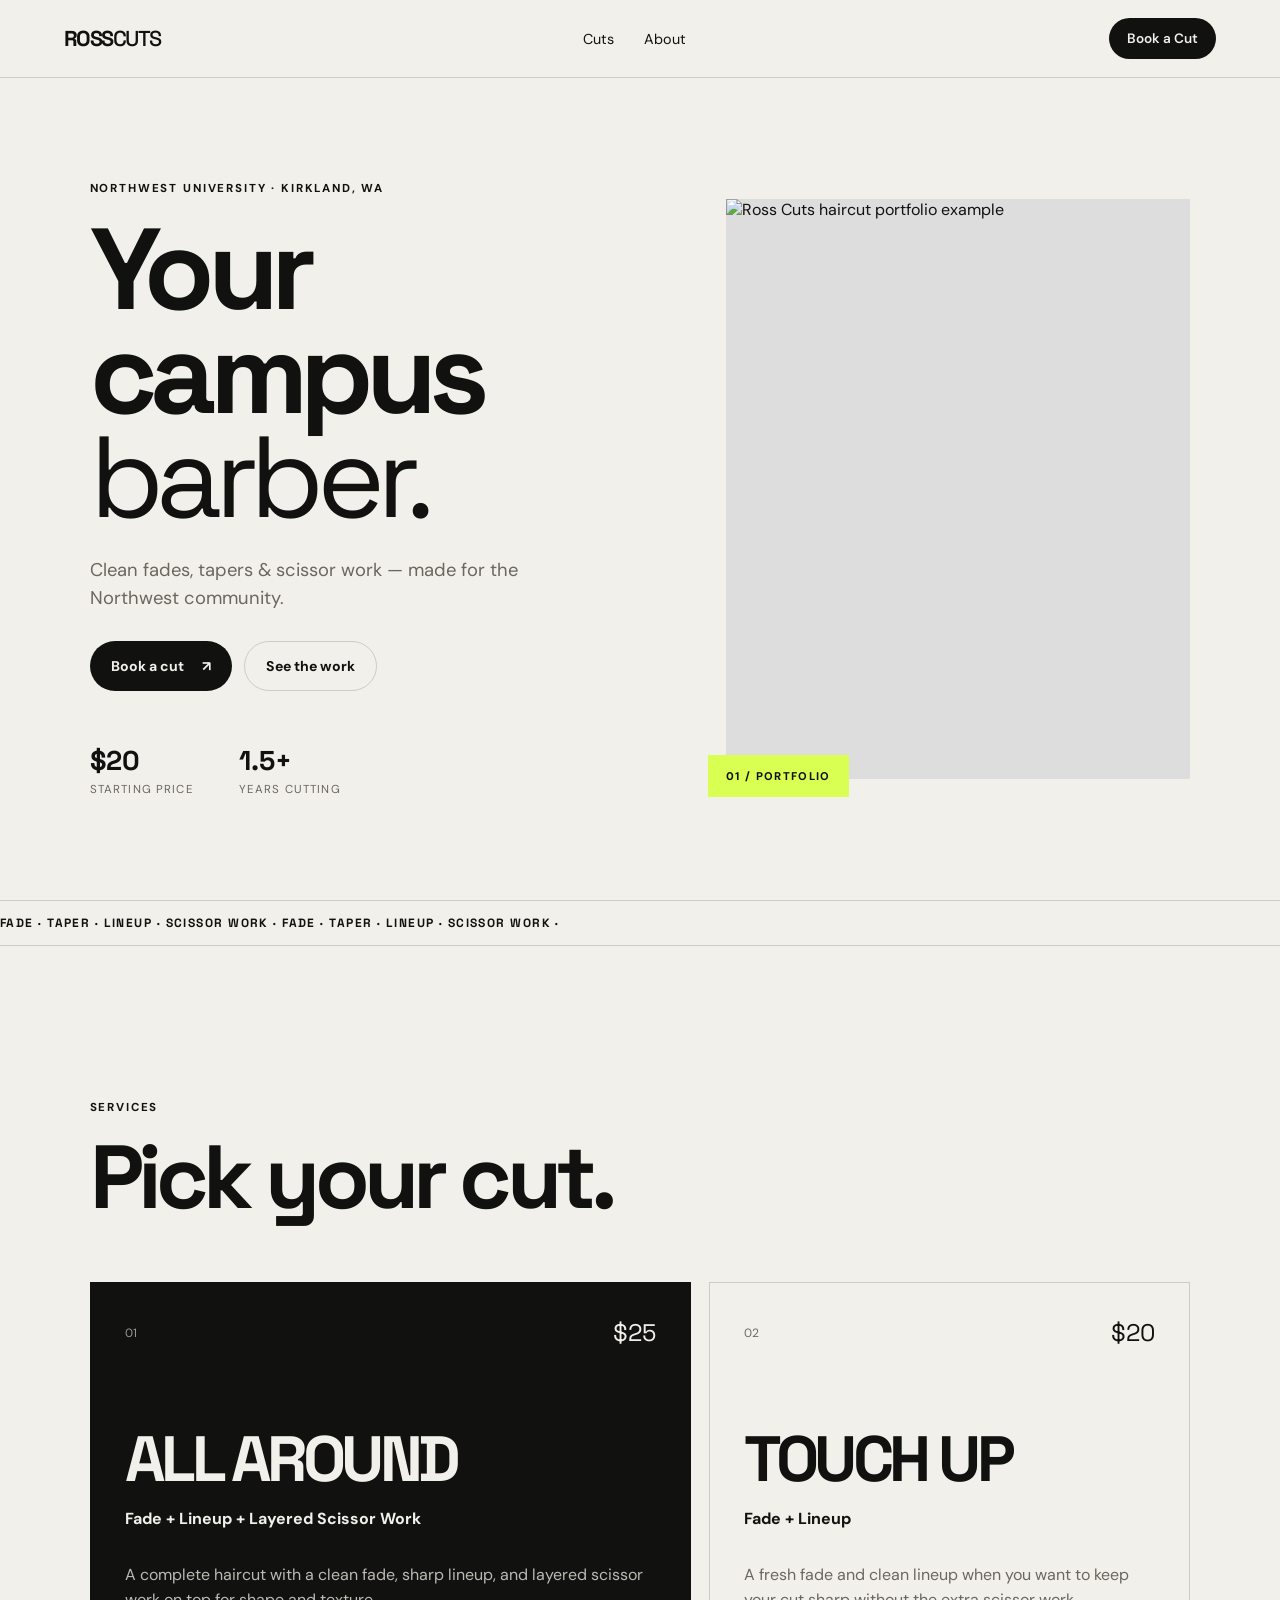
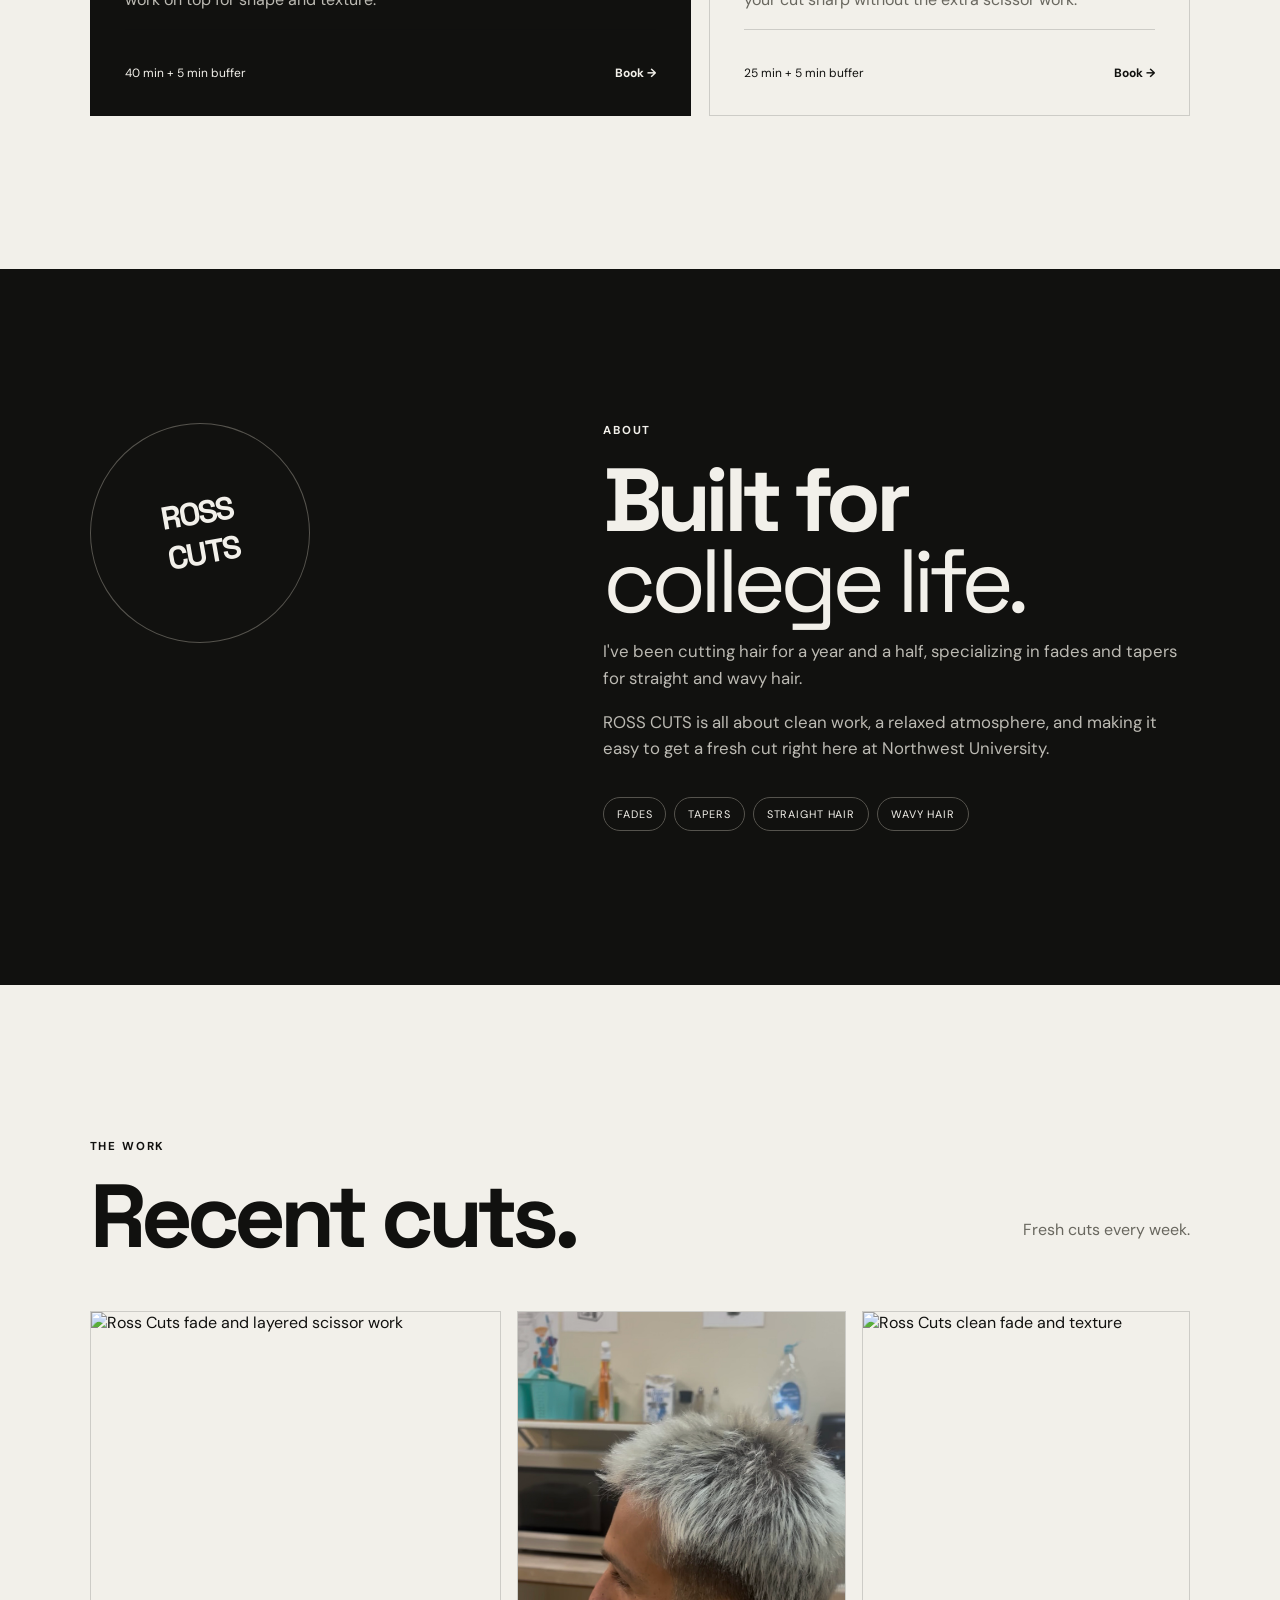
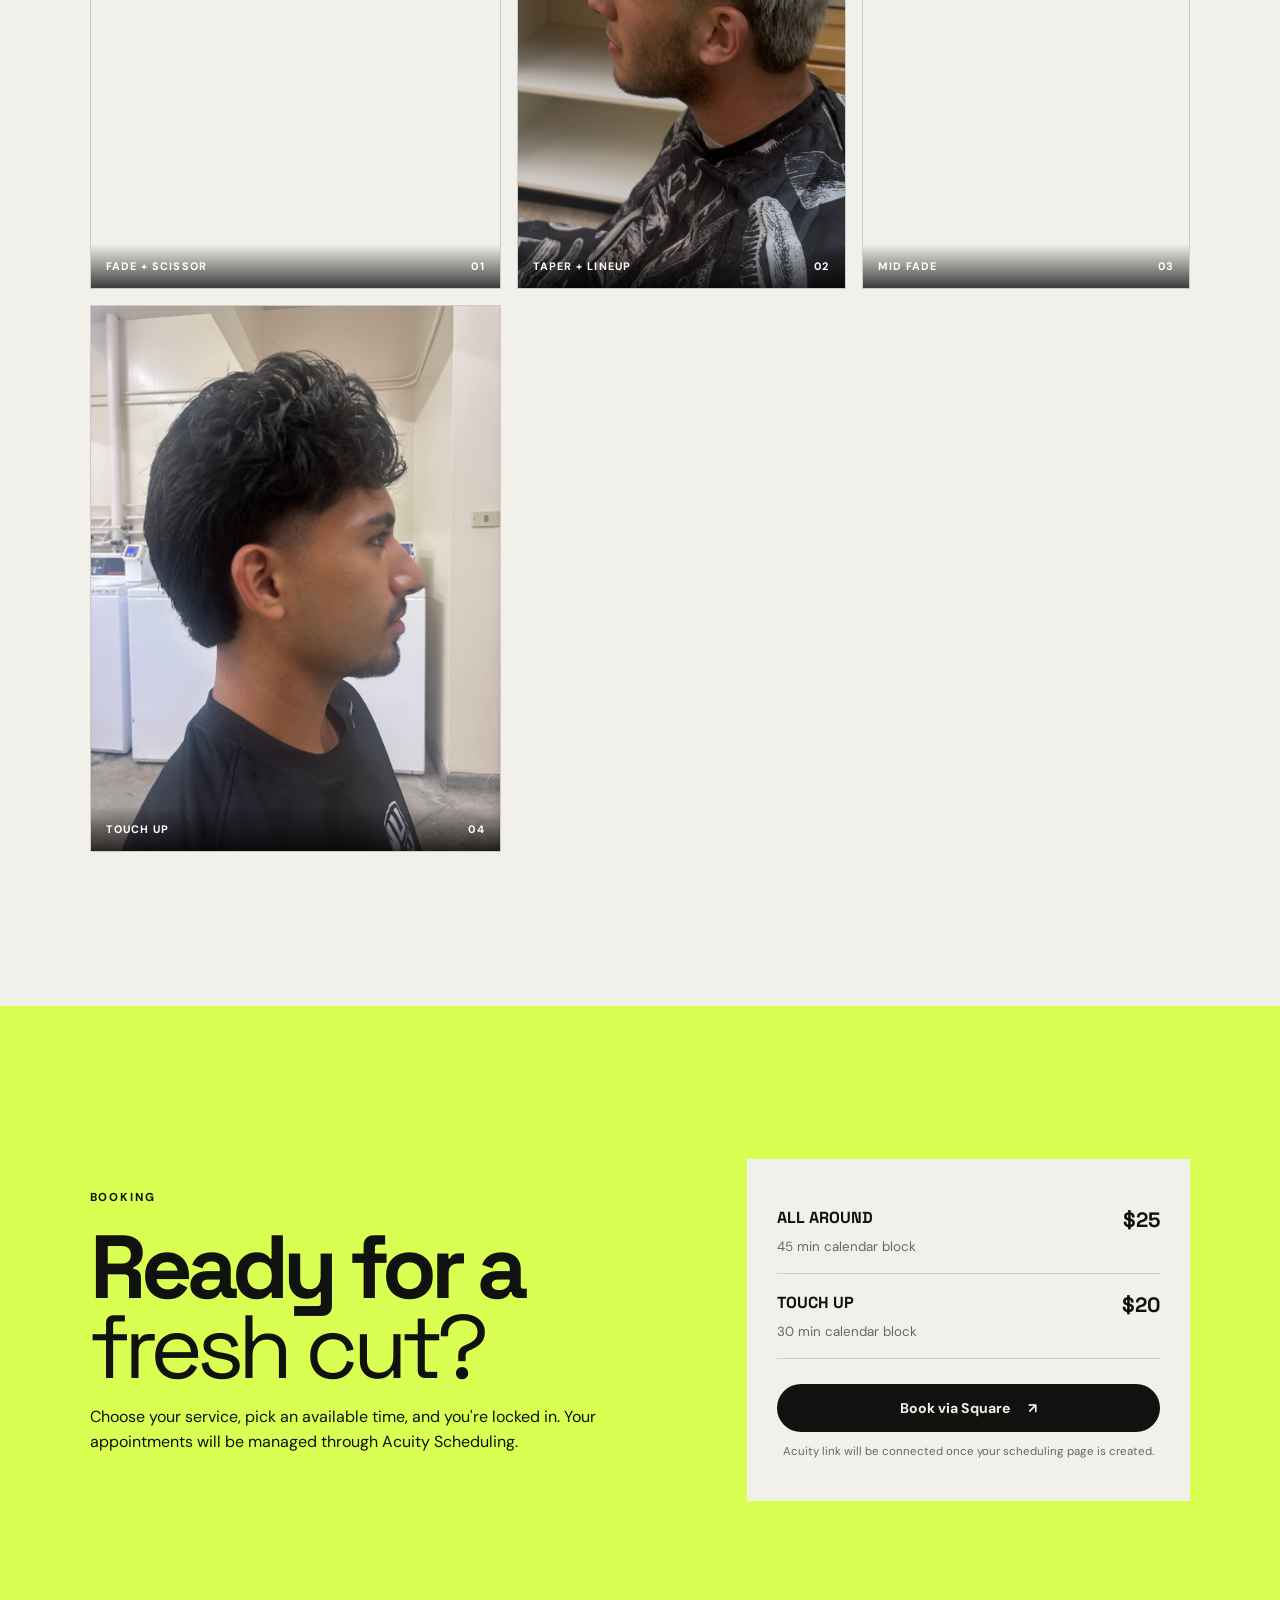
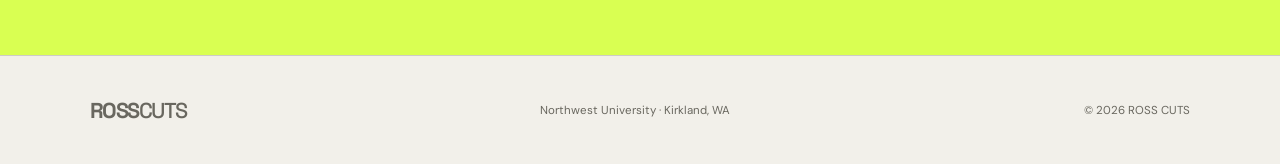
==== commit 74614bcc: "Update booking links to point to Square appointments" ====
--- a/index.html
+++ b/index.html
@@ -17,7 +17,7 @@
       <a href="#cuts">Cuts</a>
       <a href="#about">About</a>
     </nav>
-    <a class="nav-book" href="https://app.squareup.com/appointments/book/qto6w35kz082at/LQ8X80SD5CNK8/start target="_blank" rel="noopener noreferrer">Book a Cut</a>  
+    <a class="nav-book" href="https://app.squareup.com/appointments/book/qto6w35kz082at/LQ8X80SD5CNK8/start" target="_blank" rel="noopener noreferrer">Book a Cut</a>  
   </header>
   <main id="top">
     <section class="hero">
@@ -26,7 +26,7 @@
         <h1>Your campus<br><em>barber.</em></h1>
         <p class="hero-text">Clean fades, tapers &amp; scissor work — made for the Northwest community.</p>
         <div class="hero-actions">
-        <a class="button primary" href="https://app.squareup.com/appointments/book/qto6w35kz082at/LQ8X80SD5CNK8/start target="_blank" rel="noopener noreferrer">Book a cut <span>↗</span></a>          <a class="button ghost" href="#cuts">See the work</a>
+        <a class="button primary" href="https://app.squareup.com/appointments/book/qto6w35kz082at/LQ8X80SD5CNK8/start" target="_blank" rel="noopener noreferrer">Book a cut <span>↗</span></a>          <a class="button ghost" href="#cuts">See the work</a>
         </div>
         <div class="hero-meta">
           <div><strong>$20</strong><span>starting price</span></div>
@@ -63,8 +63,7 @@
           <p>A complete haircut with a clean fade, sharp lineup, and layered scissor work on top for shape and texture.</p>
           <div class="service-bottom">
             <span>40 min + 5 min buffer</span>
-            <a href="#booking">Book →</a>
-          </div>
+            <a href="https://app.squareup.com/appointments/book/qto6w35kz082at/LQ8X80SD5CNK8/start" target="_blank" rel="noopener noreferrer">Book →</a>          </div>
         </article>
 
         <article class="service">
@@ -77,8 +76,7 @@
           <p>A fresh fade and clean lineup when you want to keep your cut sharp without the extra scissor work.</p>
           <div class="service-bottom">
             <span>25 min + 5 min buffer</span>
-            <a href="#booking">Book →</a>
-          </div>
+            <a href="https://app.squareup.com/appointments/book/qto6w35kz082at/LQ8X80SD5CNK8/start" target="_blank" rel="noopener noreferrer">Book →</a>          </div>
         </article>
       </div>
     </section>
@@ -133,8 +131,7 @@
       <div class="booking-card">
         <div class="booking-service"><span>ALL AROUND</span><strong>$25</strong><small>45 min calendar block</small></div>
         <div class="booking-service"><span>TOUCH UP</span><strong>$20</strong><small>30 min calendar block</small></div>
-        <a class="button primary full" href="#" id="acuity-link">Book through Acuity <span>↗</span></a>
-        <p class="booking-note">Acuity link will be connected once your scheduling page is created.</p>
+        <a class="button primary full" href="https://app.squareup.com/appointments/book/qto6w35kz082at/LQ8X80SD5CNK8/start" target="_blank" rel="noopener noreferrer">Book via Square <span>↗</span></a>        <p class="booking-note">Acuity link will be connected once your scheduling page is created.</p>
       </div>
     </section>
   </main>
